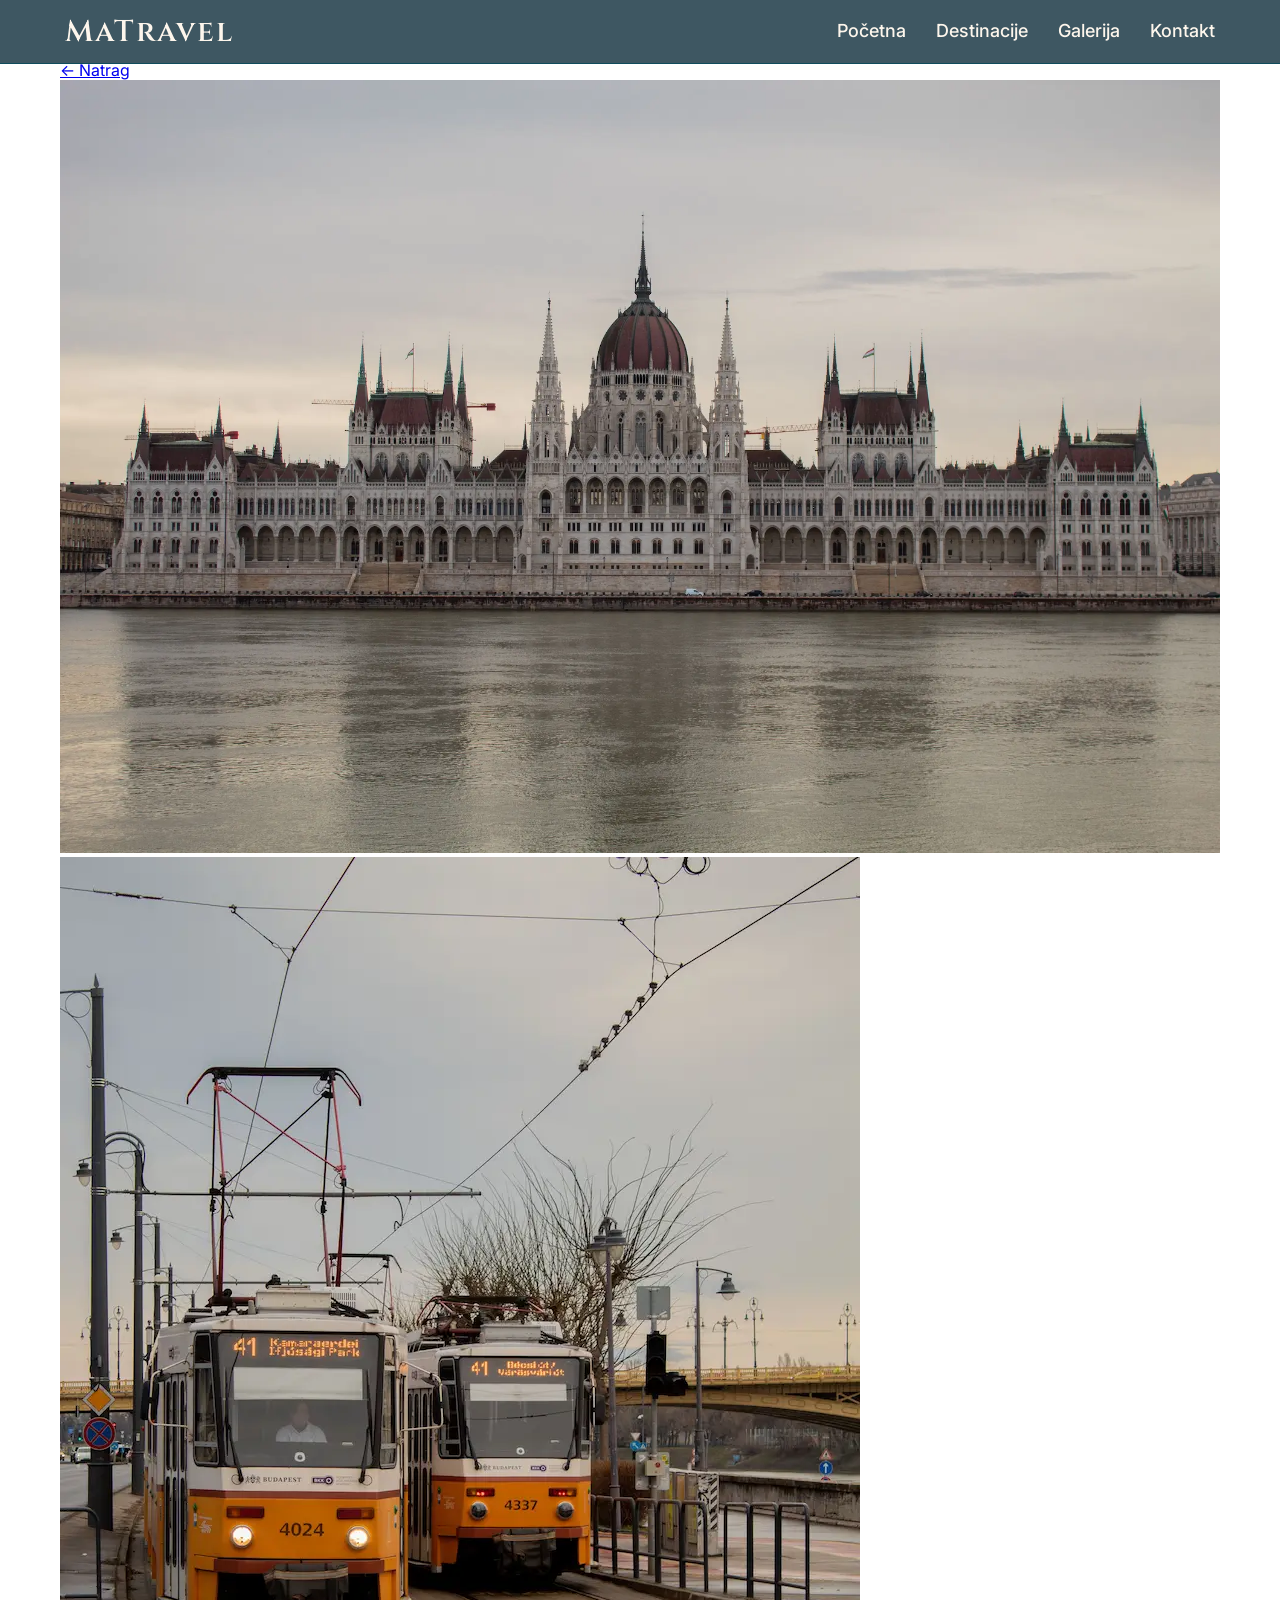
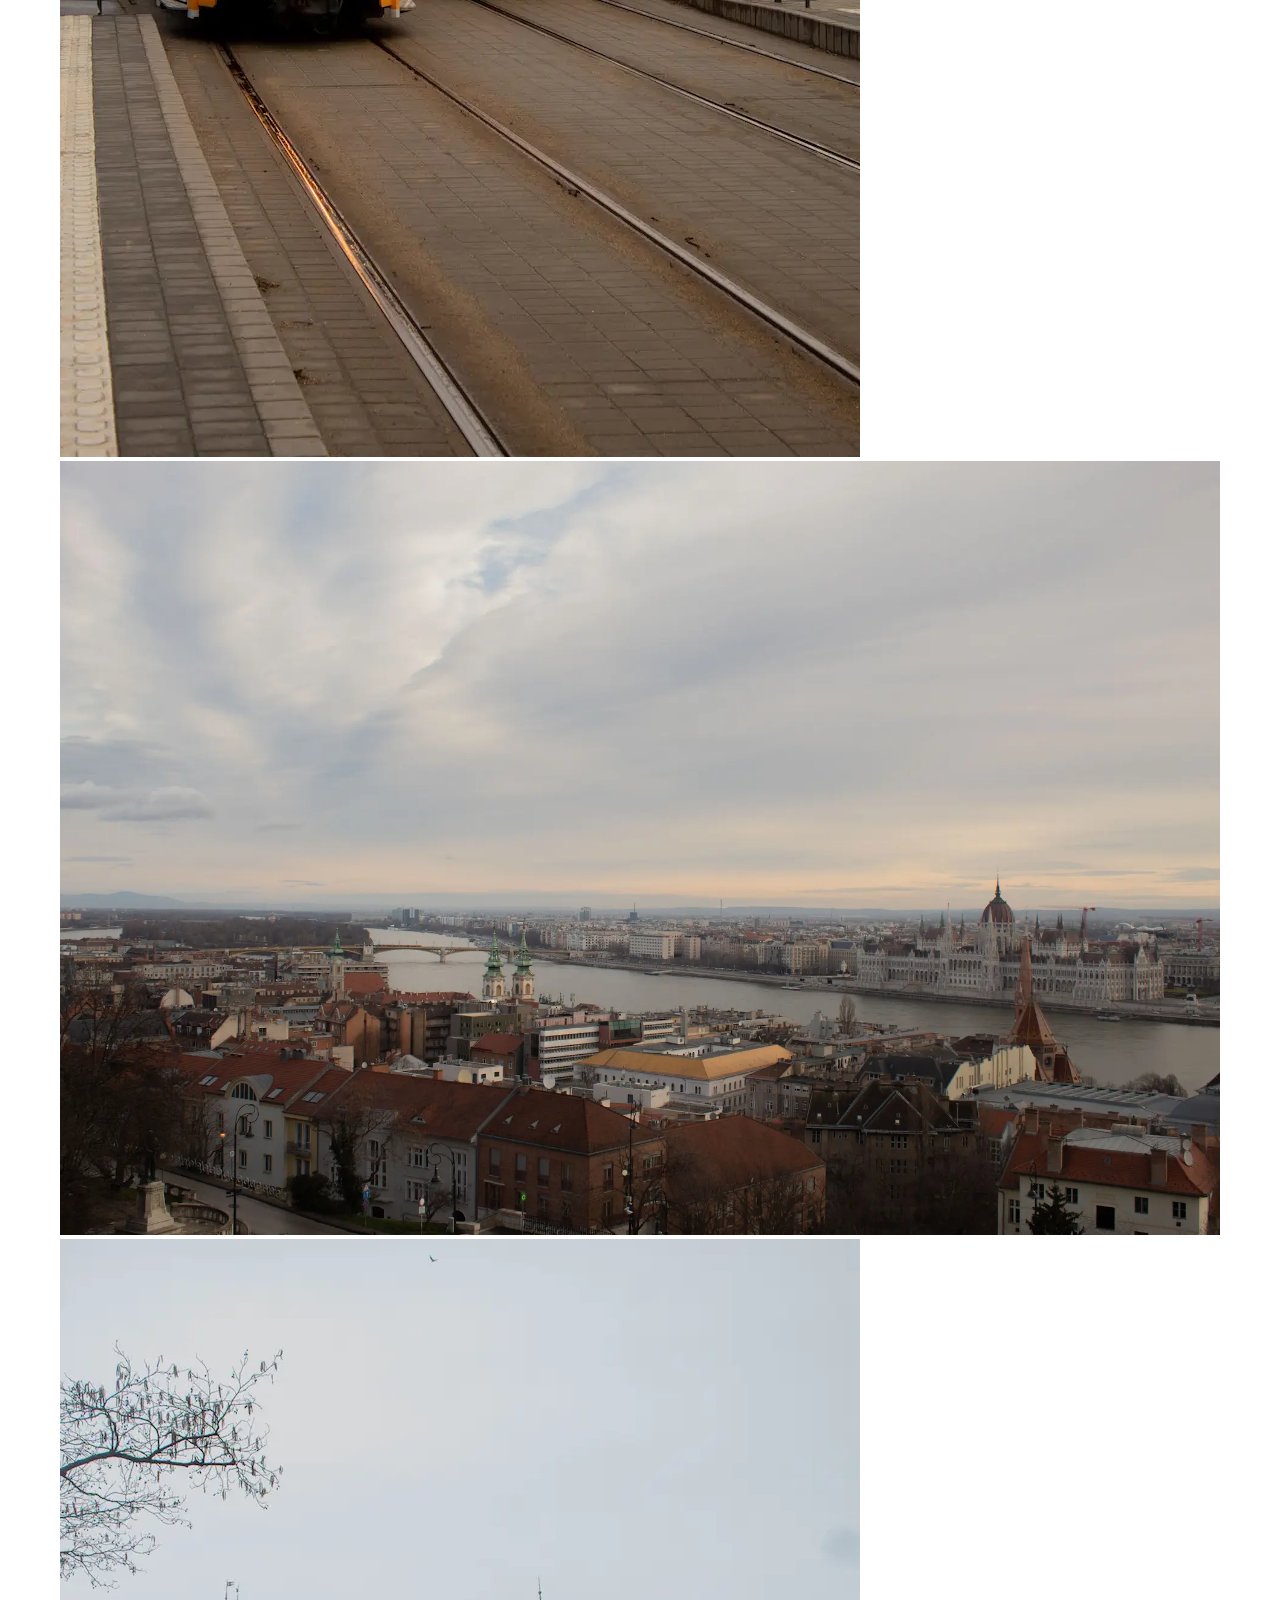
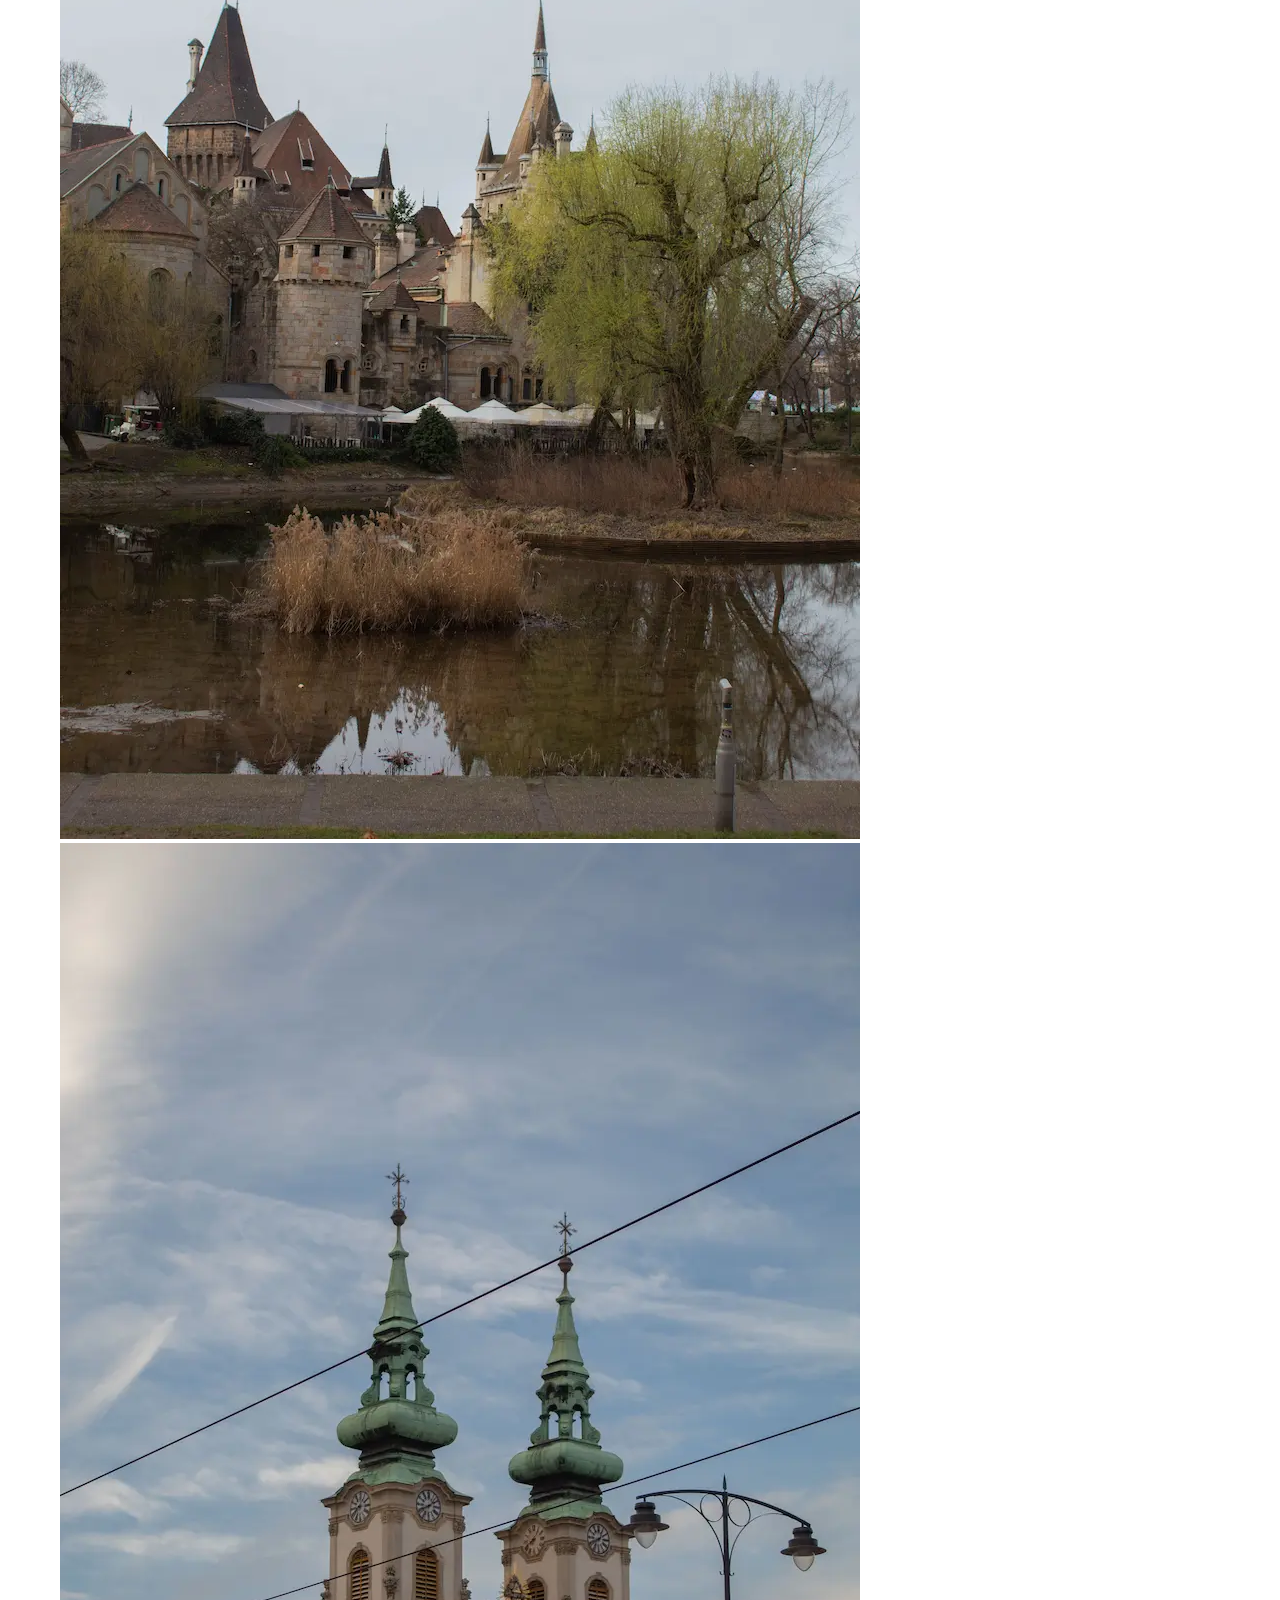
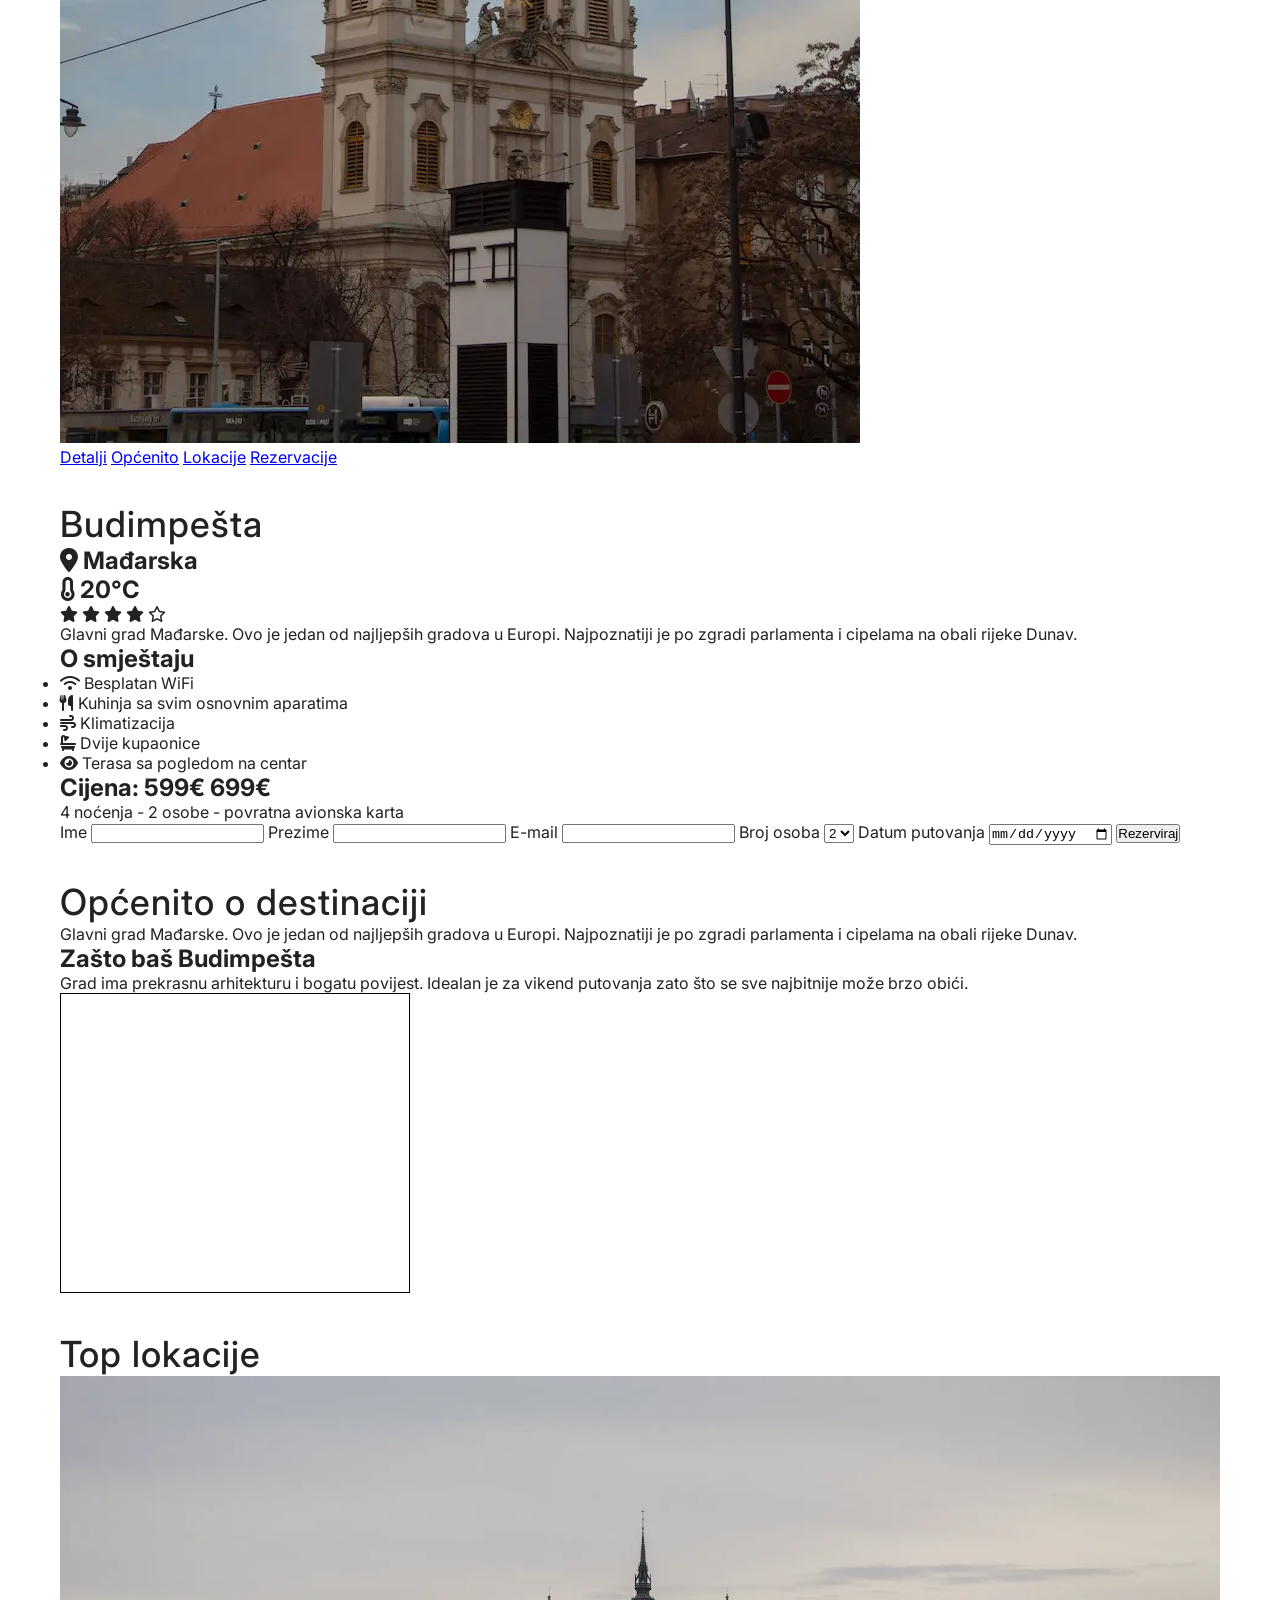
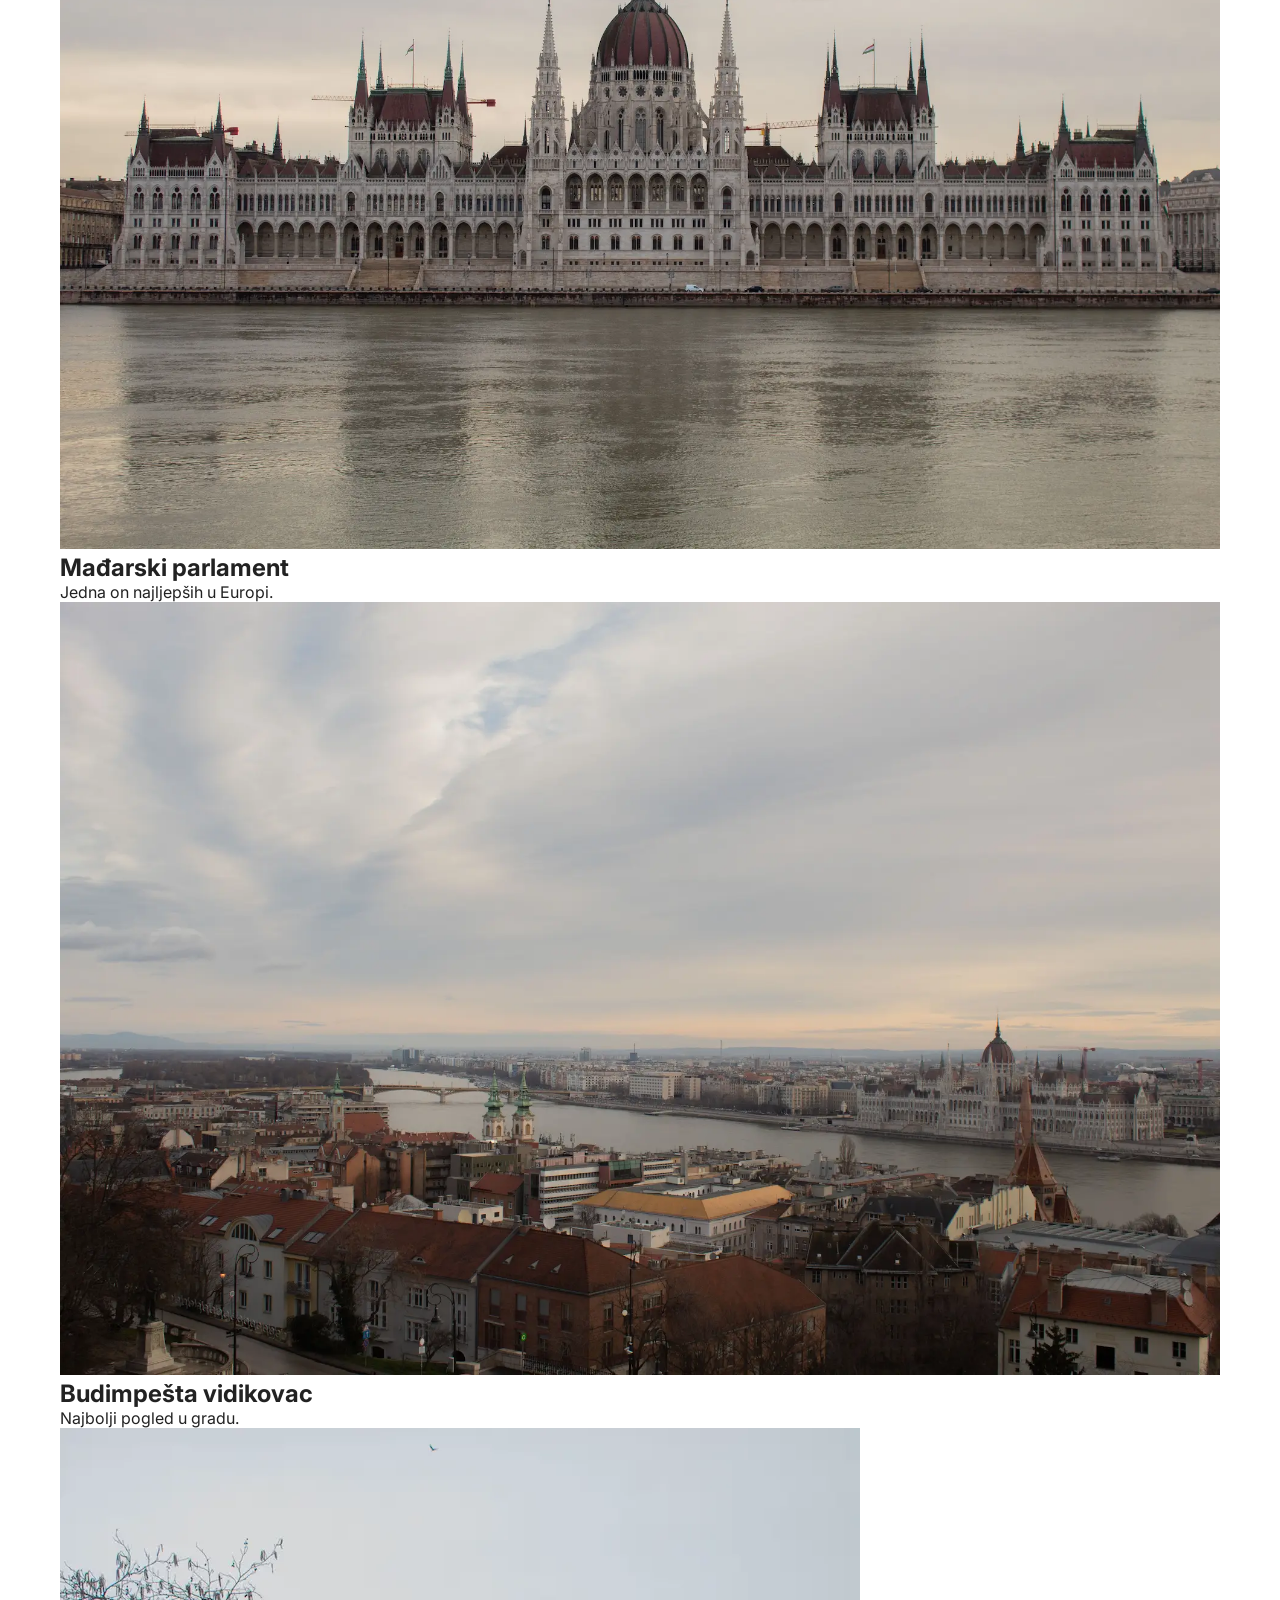
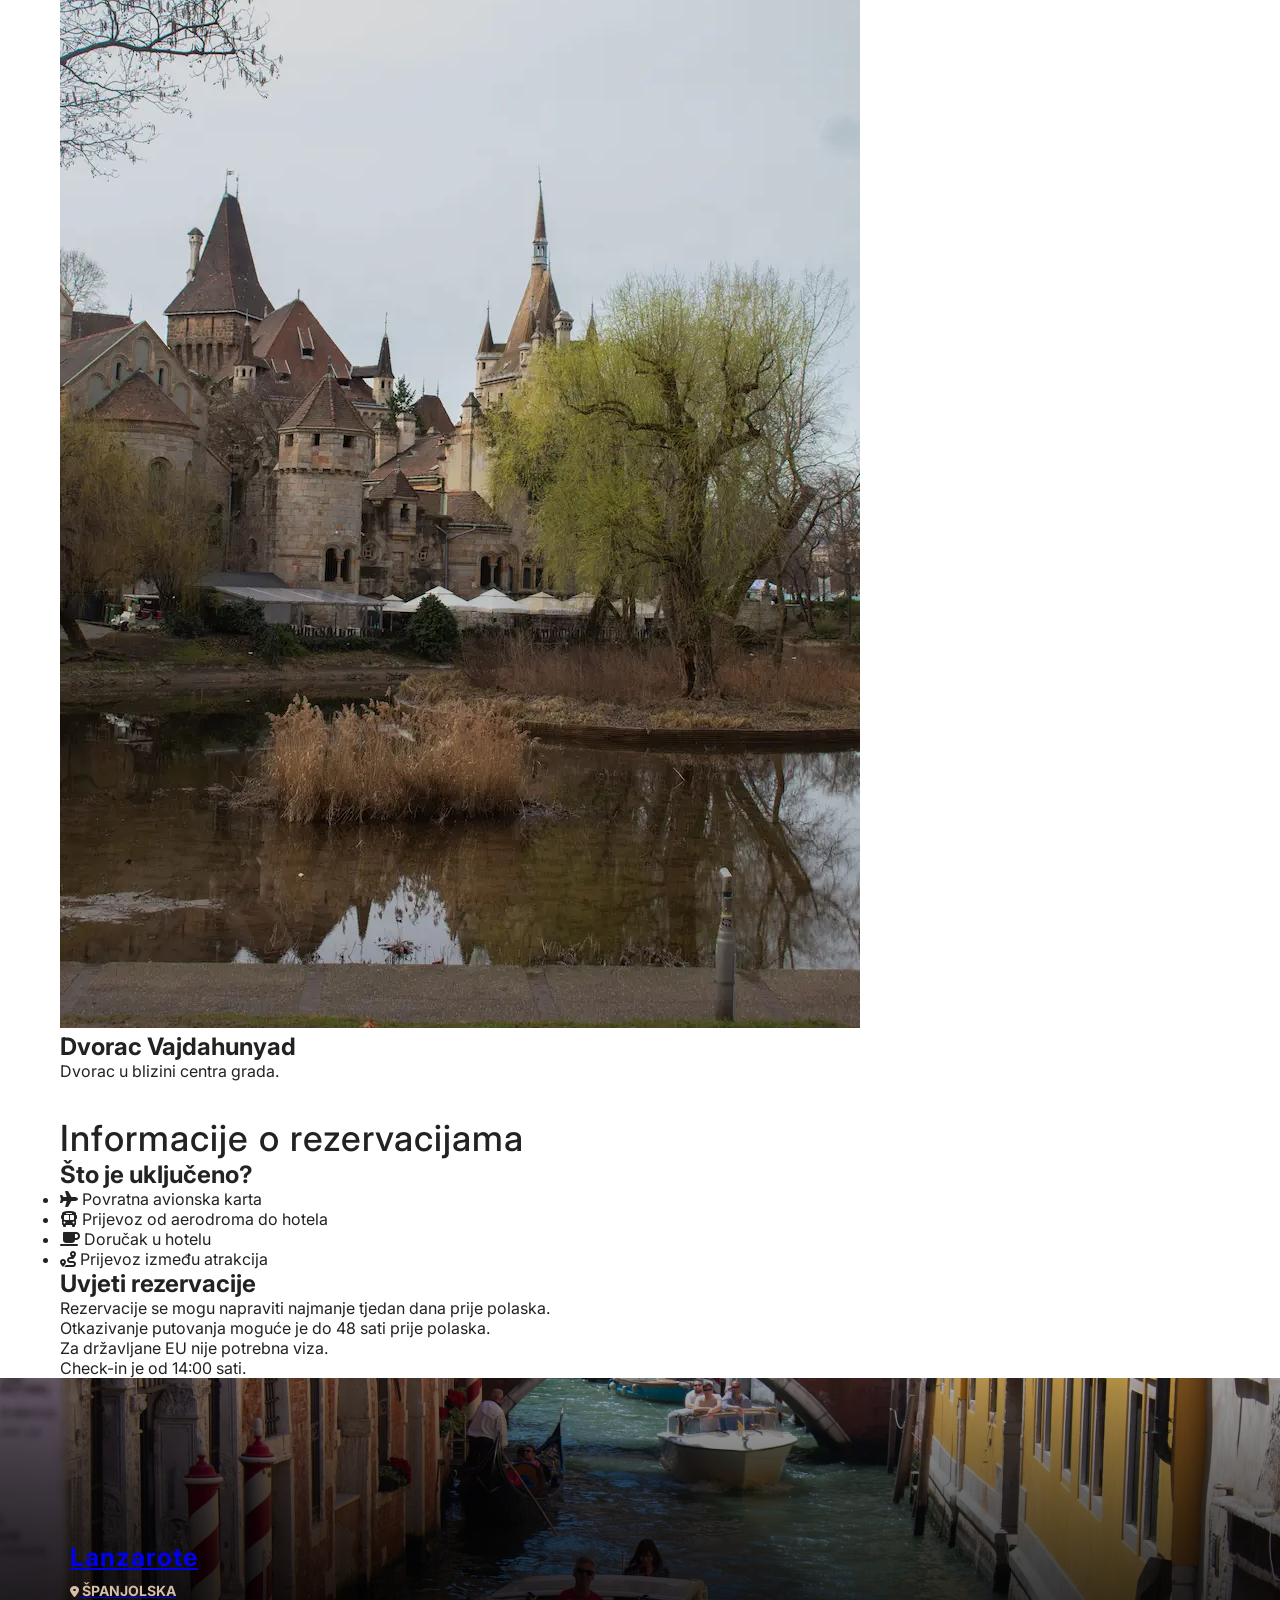
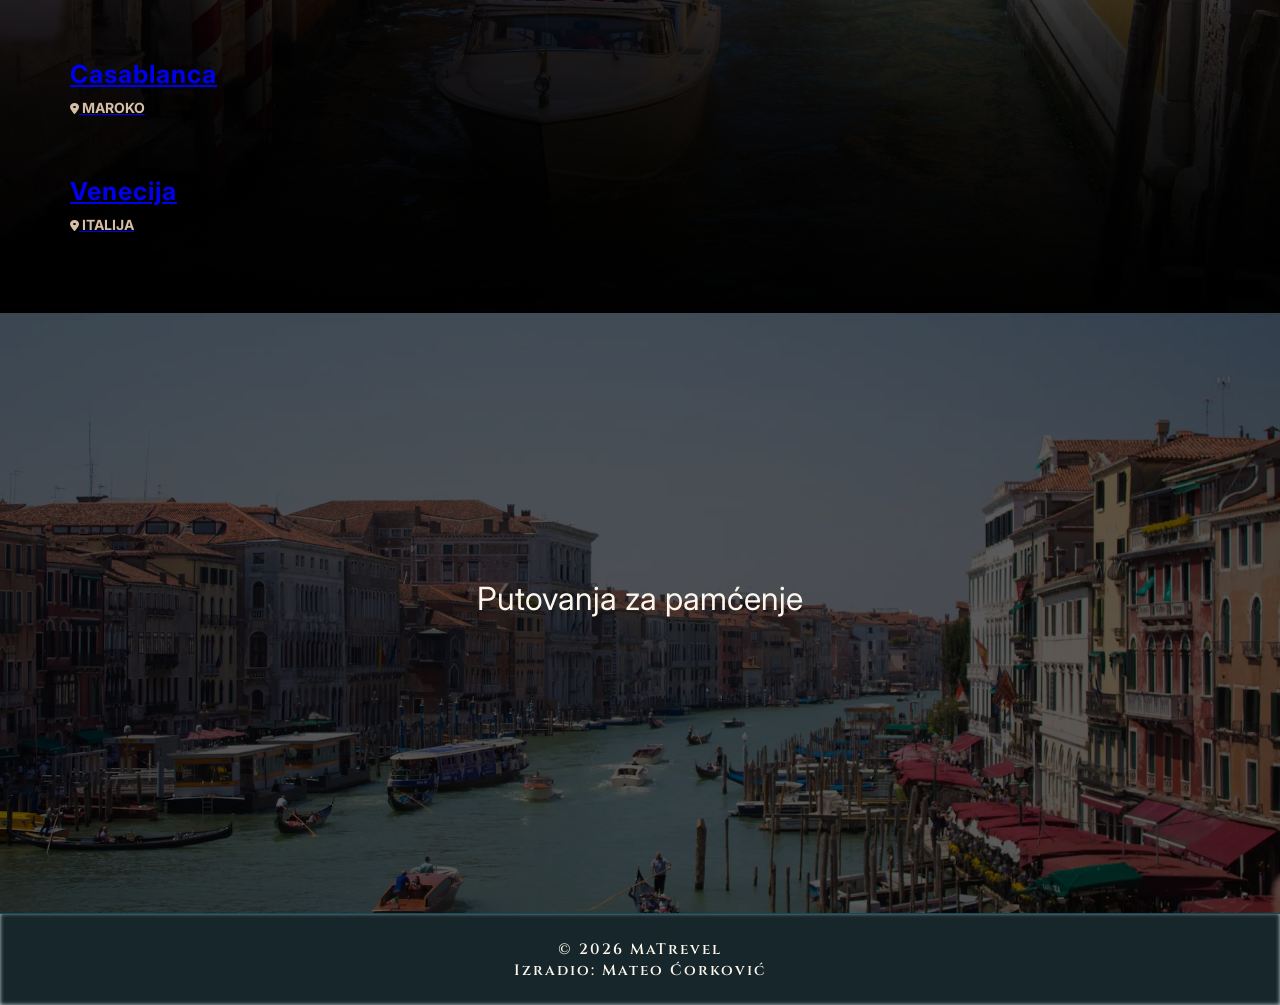
==== budimpesta.html @ 776313ef "fdsfdsfdsfds" ====
<!DOCTYPE html>
<html lang="hr">
<head>
    <meta charset="UTF-8">
    <meta name="viewport" content="width=device-width, initial-scale=1.0">
    <title>MaTrevel - Budimpesta</title>
    <link rel="stylesheet" href="izgled.css">
    <link href="https://fonts.googleapis.com/css2?family=Cinzel:wght@400;600;700&display=swap" rel="stylesheet">
    <link href="https://fonts.googleapis.com/css2?family=Inter:wght@300;400;500;600&display=swap" rel="stylesheet">
    <link rel="stylesheet" href="https://cdnjs.cloudflare.com/ajax/libs/font-awesome/6.5.0/css/all.min.css">

</head>
<body>
    <header class="navbar tamnija">
        <div class="container">
            <a href="index.html" class="logo">MaTravel</a>

            <nav class="navigacija" id="navigacija">
                <a href="index.html">Početna</a>
                <a href="destinacije.html">Destinacije</a>
                <a href="galerija.html">Galerija</a>
                <a href="kontakt.html">Kontakt</a>
            </nav>

            <div class="hamburger" id="hamburger">
            ☰
            </div>
        </div>
    </header>
    <main>
    <div class="prazno"></div>
    <div class="container">
        <div class="natrag">
            <a href="#" class="natraggumb" onclick="window.history.back(); return false;">← Natrag</a>
        </div>
        <section class="malagalerija">
            <div class="kockica maloveca">
                <img src="slike/budimpesta/budimpesta.webp">
            </div>
            <div class="kockica">
                <img src="slike/budimpesta/IMG_6827.webp">
            </div>
            <div class="kockica">
                <img src="slike/budimpesta/budimpesta2.webp">
            </div>
            <div class="kockica">
                <img src="slike/budimpesta/IMG_6922.webp">
            </div>
            <div class="kockica">
                <img src="slike/budimpesta/IMG_6864.webp">
            </div>
        </section>
        <nav class="malanavigacija">
            <a href="#detalji"  class="malanavigacijalink active">Detalji</a>
            <a href="#opcenito"  class="malanavigacijalink">Općenito</a>
            <a href="#lokacije" class="malanavigacijalink">Lokacije</a>
            <a href="#rezervacije" class="malanavigacijalink">Rezervacije</a>
        </nav>
        <section id="detalji" class="detalji">
            <div class="detaljilijevo">
                <h1>Budimpešta</h1>
                    <h2><i class="fa-solid fa-location-dot"></i> Mađarska</h2>
                    <h2><i class="fa-solid fa-thermometer-empty"></i> 20°C</h2>
                    <div class="ocjena">
                        <i class="fa-solid fa-star"></i>
                        <i class="fa-solid fa-star"></i>
                        <i class="fa-solid fa-star"></i>
                        <i class="fa-solid fa-star"></i>
                        <i class="fa-regular fa-star"></i>
                    </div>
                <p>Glavni grad Mađarske. Ovo je jedan od najljepših gradova u Europi. Najpoznatiji je po zgradi parlamenta i cipelama na obali rijeke Dunav.</p>
                <section class="smjestaj">
                    <h2>O smještaju</h2>
                    <ul class="listasmjestaj">
                        <li><i class="fa-solid fa-wifi"></i> Besplatan WiFi</li>
                        <li><i class="fa-solid fa-cutlery"></i> Kuhinja sa svim osnovnim aparatima</li>
                        <li><i class="fa-solid fa-wind"></i> Klimatizacija</li>
                        <li><i class="fa-solid fa-bath"></i> Dvije kupaonice</li>
                        <li><i class="fa-solid fa-eye"></i> Terasa sa pogledom na centar</li>
                    </ul>
                </section>
            </div>
            <div class="detaljidesno">
                <h2 class="cijena">Cijena: 599€ <span class="prekrizeno">699€</span></h2>
                <p>4 noćenja - 2 osobe - povratna avionska karta</p>
                <form class="formarezervacije">
                    <label>Ime</label>
                    <input type="text" name="ime">
                    <label>Prezime</label>
                    <input type="text" name="prezime">
                    <label>E-mail</label>
                    <input type="email" name="email">
                    <label>Broj osoba</label>
                    <select>
                        <option>1</option>
                        <option selected>2</option>
                        <option>3</option>
                        <option>4</option>
                        <option>5</option>
                        <option>6</option>
                    </select>
                    <label>Datum putovanja</label>
                    <input type="date">
                    <button type="submit">Rezerviraj</button>
                </form>
            </div>
        </section>
        <section id="opcenito" class="maloopcenito skriveno2">
            <div class="lijevoopcenito">
                <h1>Općenito o destinaciji</h1>
                <p>Glavni grad Mađarske. Ovo je jedan od najljepših gradova u Europi. Najpoznatiji je po zgradi parlamenta i cipelama na obali rijeke Dunav.</p>
                <h2>Zašto baš Budimpešta</h2>
                <p>Grad ima prekrasnu arhitekturu i bogatu povijest. Idealan je za vikend putovanja zato što se sve najbitnije može brzo obići.</p>
            </div>

            <div class="opcenitokarta">
            <iframe src="https://www.google.com/maps/embed?pb=!1m18!1m12!1m3!1d167078.08709910235!2d19.00490403237963!3d47.484261893750805!2m3!1f0!2f0!3f0!3m2!1i1024!2i768!4f13.1!3m3!1m2!1s0x4741c334d1d4cfc9%3A0x400c4290c1e1160!2zQnVkaW1wZcWhdGEsIE1hxJFhcnNrYQ!5e1!3m2!1shr!2shr!4v1779829481996!5m2!1shr!2shr" width="350" height="300" style="border:1px solid black;" loading="lazy" referrerpolicy="no-referrer-when-downgrade">
                
            </iframe>
            </div>
        </section>
        <section id="lokacije" class="malalokacija skriveno">
            <h1>Top lokacije</h1>
            <div class="malekarticelokacija">
                <div class="malakarticalokacija">
                    <img src="slike/budimpesta/budimpesta.webp">
                    <h2>Mađarski parlament</h2>
                    <p>Jedna on najljepših u Europi.</p>
                </div>
                <div class="malakarticalokacija">
                    <img src="slike/budimpesta/budimpesta2.webp">
                    <h2>Budimpešta vidikovac</h2>
                    <p>Najbolji pogled u gradu.</p>
                </div>
                <div class="malakarticalokacija">
                    <img src="slike/budimpesta/IMG_6922.webp">
                    <h2>Dvorac Vajdahunyad</h2>
                    <p>Dvorac u blizini centra grada.</p>
                </div>
            </div>
        </section>
        <section id="rezervacije" class="malorezervacije skriveno2">
            <h1>Informacije o rezervacijama</h1>
            <div class="rezervacijesve">
                <div class="rezervacijelijevo">
                    <h2>Što je uključeno?</h2>
                    <ul class="listasmjestaj">
                        <li><i class="fa-solid fa-plane"></i> Povratna avionska karta</li>
                        <li><i class="fa-solid fa-bus"></i> Prijevoz od aerodroma do hotela</li>
                        <li><i class="fa-solid fa-mug-saucer"></i> Doručak u hotelu</li>
                        <li><i class="fa-solid fa-route"></i> Prijevoz između atrakcija</li>
                    </ul>
            </div>
            <div class="rezervacijedesno">
                <h2>Uvjeti rezervacije</h2>
                <p>Rezervacije se mogu napraviti najmanje tjedan dana prije polaska.</p>
                <p>Otkazivanje putovanja moguće je do 48 sati prije polaska.</p>
                <p>Za državljane EU nije potrebna viza.</p>
                <p>Check-in je od 14:00 sati.</p>
            </div>    
            </div>
            
        </section>
    </div>

    <section class="destinacije skriveno destinacijedodatno">
        <div class="container">
            <h2>Popularne destinacije</h2>
            <div class="karticedodatne">
                <a href="lanzarote.html" class="karticadodatna lanzarote skriveno">
                    <div class="zoom"></div>
                    <div class="tamnije"></div>
                    <div class="karticasadrzaj">
                        <h3>Lanzarote</h3>
                        <h4><i class="fa-solid fa-location-dot"></i> Španjolska</h4>
                    </div>
                </a>
                <a href="casablanca.html" class="karticadodatna casablanca skriveno">
                    <div class="zoom"></div>
                    <div class="tamnije"></div>
                    <div class="karticasadrzaj">
                        <h3>Casablanca</h3>
                        <h4><i class="fa-solid fa-location-dot"></i> Maroko</h4>
                    </div>
                </a>
                <a href="venecija.html" class="karticadodatna venecija skriveno2">
                    <div class="zoom"></div>
                    <div class="tamnije"></div>
                    <div class="karticasadrzaj">
                        <h3>Venecija</h3>
                        <h4><i class="fa-solid fa-location-dot"></i> Italija</h4>
                    </div>
                </a>
            </div>
        </div>
    </section>
    <section class="slajdshow skriveno">
        <div class="kutijaslajd">
            <div class="slajd active">
                <img src="slike/slajdshow/venecija.webp" loading="lazy" alt="Kanali u Veneciji">
                <div class="poruka">Putovanja za pamćenje</div>
            </div>
            <div class="slajd">
                <img src="slike/slajdshow/verona.webp" loading="lazy" alt="Zgrade grada Verona">
                <div class="poruka">Neka avantura počne</div>
            </div>
            <div class="slajd">
                <img src="slike/slajdshow/lanzarote3.webp" loading="lazy" alt="Pogled sa vrha otoka Lanzarote">
                <div class="poruka">Istraži svijet</div>
            </div>
            <div class="slajd">
                <img src="slike/slajdshow/kamenje.webp" loading="lazy" alt="Kamenje i litice na Lanzaroteu">
                <div class="poruka">Putovanja za pamćenje</div>
            </div>
            <div class="slajd">
                <img src="slike/slajdshow/zagreb.webp" loading="lazy" alt="Centar grada Zagreba">
                <div class="poruka">Neka avantura počne</div>
            </div>
        </div>
    </section>
   </main>
   <footer>
        <p>© 2026 MaTrevel</p>
        <p>Izradio: Mateo Ćorković</p>
    </footer>
    <script src="script.js"></script>
</body>
</html>
---- izgled.css ----
* {
    margin: 0;
    padding: 0;
    box-sizing: border-box;
}

body {
    font-family: "Inter", sans-serif;
    color: #222;
    font-display: swap;
}

.container {
    max-width: 1200px;
    margin: 0 auto;
    padding: 0 20px;
}
.navbar {
    width: 100%;
    position: absolute;
    top: 0;
    left: 0;
    z-index: 5;
    color: #fdf6ec;
    backdrop-filter: blur(2px) brightness(0.7);
    background: rgba(15, 76, 92, 0.25);
    border-bottom: 1px solid #0f4c5c;
}
.navbar .container {
    display: flex;
    justify-content: space-between;
    align-items: center;
    padding: 0 25px;
}

.logo {
    font-family: "Cinzel", serif;
    font-weight: 600;
    font-size: 30px;
    letter-spacing: 2px;
    text-decoration: none;
    color: #fdf6ec;
}

.navigacija {
    display: flex;
    gap: 30px;
    font-family: "Inter", sans-serif;
    font-weight: 500;
}

.navigacija a {
    color: #fdf6ec;
    text-decoration: none;
    font-size: 18px;
    transition: 0.4s;
    border-bottom: 2px solid transparent;
    padding: 20px 0;
}

.navigacija a:hover {
    color: #e9c46a;
    border-bottom: 2px solid #e9c46a;
}
.navigacija a.active{
    border-bottom: 2px solid #e9c46a;
}

.hamburger {
    display: none;
    font-size: 32px;
    color: #fdf6ec;
    cursor: pointer;
}

footer {
    position: relative;
    z-index: 10;
    width: 100%;
    backdrop-filter: blur(2px) brightness(0.1);
    background: rgba(15, 76, 92, 0.25);
    border-top: 1px solid #0f4c5c;
    color: #fdf6ec;
    text-align: center;
    padding: 25px 0px;
    font-family: "Cinzel", serif;
    font-weight: 600;
    letter-spacing: 2px;
}

footer p {
    font-size: 15px;
}

.pocetna{
    position: relative;
    overflow: hidden;
    height: 650px;
    display: flex;
    align-items: center;
    justify-content: center;
}
.pozadinaplaza{
    position: absolute;
    width: 100%;
    height: 100%;
    object-fit: cover;
    top: 0;
    left: 0;
    z-index: 1;
}
.overlay{
    position: absolute;
    width: 100%;
    height: 100%;
    top: 0;
    left: 0;
    z-index: 2;
    background: rgba(48, 48, 28, 0.315);
}
.odjeljak{
    position: relative;
    z-index: 3;
    color: #FDF6EC;
    
    max-width: 1050px;
    text-align: center;
}
.odjeljak h1{
    font-size: 60px;
    margin-bottom: 25px;
    text-shadow: 1px 1px 1px rgba(0,0,0,0.5);
}
.odjeljak p{
    font-size: 18px;
    margin-bottom: 40px;
    text-shadow: 1px 1px 1px rgba(0,0,0,0.5);
    text-align: center;
}
.odjeljakgumb{
    display: inline-block;
    padding: 12px 24px;
    background-color: #FDF6EC;
    color: black;
    font-size: 15px;
    text-decoration: none;
    cursor: pointer;
    backdrop-filter: blur(22px) brightness(0.7);
    background: rgba(255, 255, 255, 0.4);
    border: 1px solid #f3f3f3;
    text-decoration: none;
}
.odjeljakgumb:hover{
    background-color: #e9c46a;
    color: black;
    transition: 0.5s;
    backdrop-filter: blur(2px) brightness(1);
    background: rgba(92, 87, 15, 0.25);
    border: 1px solid #e9c46a;
    text-decoration: none;
}

.destinacije{
    padding: 50px 0;
    background-color: #FDF6EC;
    text-align: center;
    
}

.destinacije h2{
    font-size: 32px;
    color: #0f4c5c;
    margin-bottom: 45px;
    letter-spacing: 3px;
    text-transform: uppercase;
}

.karticepolozaj{
    display: flex;
    justify-content: space-between;
    gap: 30px;
    flex-wrap: wrap;
}
.kartica{
    width: 260px;
    height: 300px;
    border: 1px solid #0f4c5c;
    overflow: hidden;
    position: relative;
    display: flex;
    align-items: flex-end;
    color: #FDF6EC;
    cursor: pointer;
    text-decoration: none;
}
.tamnije{
    position: absolute;
    inset: 0;
    background: linear-gradient(
        to top,
        rgba(0,0,0,0.8),
        rgba(0,0,0,0.1));
    z-index: 1;
}
.karticasadrzaj{
    position: relative;
    padding: 30px 10px;
    z-index: 2;
    text-align: left;
}
.lanzarote .zoom{
    background-image: url("slike/lanzarote/lanzarote.webp");
}
.budimpesta .zoom{
    background-image: url("slike/budimpesta/budimpesta.webp");
}
.casablanca .zoom{
    background-image: url("slike/casablanca/casablanca.webp");
}
.venecija .zoom{
    background-image: url("slike/venecija/venecija.webp");
}
.karticasadrzaj h3{
    font-size: 25px;
    padding-bottom: 10px;
    letter-spacing: 1px;
}

.karticasadrzaj h4{
    font-size: 14px;
    text-transform: uppercase;
    color: #d6bea7;
}
.karticasadrzaj i{
    font-size: 12px;
    color: #d6bea7;
}
.karticasadrzaj{
    transition: transform 0.3s ease;
}
.kartica:hover .karticasadrzaj{
    transform: translateY(-6px);
}
.kartica:hover .tamnije{
    background: linear-gradient(
        to top,
        rgba(0,0,0,0.9),
        rgba(0,0,0,0.35)
    );
}
.kartica:hover .zoom{
    transform: scale(1.10);
}

.zoom{
    position: absolute;
    inset: 0;
    background-size: cover;
    background-position: center;
    background-repeat: no-repeat;
    transition: transform 0.5s ease;
    z-index: 0;
}

.zastobasmi{
    background-image: url("slike/zastobasmi.webp");
    position: relative;
    padding: 80px 0;
    color: #FDF6EC;
    text-align: center;
    background-size: cover;
    background-position: center 50%;
    background-repeat: no-repeat;
}
.naslovzastobasmi{
    margin-bottom: 50px;
}
.zastobasmi::before{
    content: "";
    position: absolute;
    inset: 0;
    background: rgba(17, 17, 11, 0.493);
}
.naslovzastobasmi h2{
    font-size: 34px;
    margin-bottom: 15px;
    letter-spacing: 1px;
    text-shadow: 1px 1px 1px rgba(0,0,0,0.5);
}
.naslovzastobasmi p{
    font-size: 17px;
    color: #FDF6EC;
    text-shadow: 1px 1px 1px rgba(0,0,0,0.5);
}
.zastobasmi .container{
    position: relative;
    z-index: 2;
}

.karticezasto{
    display: flex;
    justify-content: space-between;
    gap: 30px;
}
.karticazasto{
    flex: 1;
    max-width: 320px;
    padding: 35px 25px;
    transition: 0.5s ease;
    color: black;
    backdrop-filter: blur(2px) brightness(0.9);
    background: rgba(255, 255, 255, 0.4);
    border: 1px solid #FDF6EC;
}
.karticazasto:hover{
    color: #FDF6EC;
    backdrop-filter: blur(2px) brightness(1);
    background: rgba(15, 76, 92, 0.25);
    border: 1px solid #0f4c5c;
    transition: 0.5s ease;
}
.karticazasto p{
    padding-top: 10px;
}
.prazno{
    margin-top: 60px;
}

.slajdshow{
    width: 100%;
    height: 600px;
    overflow: hidden;
    position: relative;
}

.kutijaslajd{
    width: 100%;
    height: 100%;
    position: relative;
}

.slajd{
    height: 600px;
    position: absolute;
    inset: 0;
    opacity: 0;
    transition: opacity 0.8s ease;
}
.slajd.active{
    opacity: 1;
}
.slajd::before{
    content: "";
    position: absolute;
    inset: 0;
    background: rgba(0,0,0,0.4);
    z-index: 1;
}

.slajd img{
    object-fit: cover;
    width: 100%;
    height: 100%;
    transform: scale(1.05);
    transition: transform 1s ease;
    
}
.slajd.active img{
    transform: scale(1);
}
.poruka{
    position: absolute;
    inset: 0;
    z-index: 2;
    background: rgba(0,0,0,0.4);
    font-size: 32px;
    display: flex;
    justify-content: center;
    align-items: center;
    color: #FDF6EC; 
    padding-bottom: 30px;
}

.skriveno{
    opacity: 0;
    transform: translateY(50px);
    transition: all 1s ease;
}
.skriveno2{
    opacity: 0;
    transform: translateY(-50px);
    transition: all 1s ease;
}
.pokazi{
    opacity: 1;
    transform: translateY(0);
}
.opcenito{
    display: flex;
    align-items: center;
    justify-content: space-between;
    padding: 70px 0px;
}
.opcenitotekst{
    width: 50%;
}
.opcenito h2{
    font-size: 36px;
    margin-bottom: 22px;
}
.opcenito p{
    font-size: 16px;
    line-height: 1.6;
    margin-bottom: 12px;
}
.opcenitoslika {
    width: 50%;
    display: flex;
    justify-content: right;
    align-items: right;
}
.opcenitoslika img{
    width: 90%;
    max-width: 500px;
    border: 1px solid black;
    object-fit: contain;
}
.gumbklasa{
        margin-top: 40px;
}

.opcenito .gumb{
    padding: 12px 24px;
    border: none;
    color: #FDF6EC;
    font-size: 15px;
    text-decoration: none;
    cursor: pointer;
    backdrop-filter: blur(2px) brightness(0.2);
    background: rgba(15, 76, 92, 0.25);
    border: 1px solid #0f4c5c;

    
    

}
.opcenito .gumb:hover{
    background-color: #e9c46a;
    color: black;
    transition: 0.5s;
    
    text-decoration: none;
    backdrop-filter: blur(2px) brightness(0.7);
    background: rgba(122, 116, 23, 0.5);
    border: 1px solid #e9c46a;

}
img, video{
    max-width: 100%;
    height: auto;
}
video{
    pointer-events: none;
}


.tamnija{
    backdrop-filter: blur(2px) brightness(0.32);
    background-color: rgb(62, 87, 98);
    border-bottom: 1px solid #0f4c5c;
}
.destinacijeskrol{
    display: flex;
    align-items: center;
    justify-content: space-between;
    height: 404px;
    gap: 1px;
}
.destinacijaslika{
    flex: 1;
    height: 350px;
    background-size: cover;
    background-position: center;
    border: 1px solid black;
    position: relative;
    overflow: hidden;
}
.destinacijaslika::before{
    content: "";
    position: absolute;
    inset: 0;
}
.destinacijaslika:hover::before{
    background: linear-gradient(
        to top,
        rgba(0,0,0,0.5),
        rgba(0,0,0,0.1));
}

.destinacijatekst{
    flex: 1;
    
}
.okvir{
    height: 350px;
    border: 1px solid black;
    padding: 30px;
}

.gumbdestinacije{
    display: inline-block;
    padding: 12px 24px;
    background-color: #FDF6EC;
    color: #FDF6EC;
    font-size: 15px;
    text-decoration: none;
    cursor: pointer;
    backdrop-filter: blur(22px) brightness(0.7);
    background: #0f4c5c;
    border: 1px solid black;
    text-decoration: none;
}
.gumbdestinacije:hover{
    background-color: #e9c46a;
    color: black;
    transition: 0.5s;
    backdrop-filter: blur(2px) brightness(1);
    background: rgba(92, 87, 15, 0.25);
    border: 1px solid #e9c46a;
    text-decoration: none;
}
.destinacijatekst h2{
    font-size: 32px;
    margin-bottom: 10px;
}
.destinacijatekst h4{
    font-size: 16px;
    margin-bottom: 20px;
    text-transform: uppercase;
    color:#0f4c5c;
}
.destinacijatekst h3{
    font-size: 18px;
    margin-bottom: 10px;
    letter-spacing: 1px;
}
.destinacijatekst p{
    padding-bottom: 20px;
}
.info{
    display: flex;
    justify-content: space-between;
    align-items: center;
    
}
.reverse{
    flex-direction: row-reverse;
}
.lanzarote{
    background-image: url("slike/lanzarote/lanzarote.webp");
}
.lanzarote:hover{
    background-image: url("slike/lanzarote/lanzarote2.webp");
    transition: 0.5s ease-in-out;
}
.budimpesta{
    background-image: url("slike/budimpesta/budimpesta.webp");
}
.budimpesta:hover{
    background-image: url("slike/budimpesta/budimpesta2.webp");
    transition: 0.5s ease-in-out;
}
.casablanca{
    background-image: url("slike/casablanca/casablanca.webp");
}
.venecija{
    background-image: url("slike/venecija/venecija.webp");
}
.venecija:hover{
    background-image: url("slike/venecija/IMG_3850.webp");
    transition: 0.5s ease-in-out;
}
h1{
    padding-top: 35px;
    letter-spacing: 1px;
    font-size: 36px;
    font-weight: 500;
}

.galerijaslika{
    display: grid;
    grid-template-columns: repeat(3, 1fr);
    grid-auto-rows: 270px;
    gap: 2px;
    margin-top: 20px;
    margin-bottom: 30px;
}
.karticaugaleriji{
    position: relative;
    overflow: hidden;
}
.karticaugaleriji img {
    width: 100%;
    height: 100%;
    border: 1px solid black;
    object-fit: cover;
    transition: transform 0.3s ease;
    cursor: pointer;
}
.karticaugaleriji img:hover{
    transform: scale(1.05);
    border: 1px solid black;
    
}
.karticaugaleriji.duplo{
    grid-row: span 2;
}


.kontakt{
    display: grid;
    grid-template-columns: 1.6fr 1fr;
    gap: 60px;
    margin-top: 150px;
    margin-bottom: 40px;
    border: 1px solid black;
    background-color: #d6bea754;
}
.kontaktlijevo{
    padding: 30px;
}
.kontaktdesno{
    padding: 20px;
}
.forma{
    display: flex;
    flex-direction: column;
    gap: 10px;
    width: 100%;
}
.forma input{
    padding: 10px;
    border: 1px solid black;
    outline: none;
}
.forma textarea{
    padding: 10px;
    border: 1px solid black;
    outline: none;
}
.pedesetposto{
    display: flex;
    gap: 10px;
}
.unutrasnjost{
    display: flex;
    flex-direction: column;
    flex: 1;
}
.forma button{
    padding: 12px 24px;
    border: none;
    color: #FDF6EC;
    font-size: 15px;
    text-decoration: none;
    cursor: pointer;
    backdrop-filter: blur(2px) brightness(0.2);
    background: rgba(15, 76, 92, 0.25);
    border: 1px solid #0f4c5c;
}
.forma button:hover{
    background-color: #e9c46a;
    color: black;
    transition: 0.5s;
    backdrop-filter: blur(2px) brightness(1);
    background: rgba(92, 87, 15, 0.25);
    border: 1px solid #ccab57;
    text-decoration: none;
}
.infokontakt{
    font-size: 18px;
    padding-top: 60px;
    padding-bottom: 50px;
}
.infokontakt i {
    font-size: 30px;
    padding-right: 20px;
}
.kontaktinfo h3{
    font-size: 23px;
    padding-top: 20px;
    padding-bottom: 40px;
    color: #0f4c5c;
}
.kontaktinfo h2{
    font-size: 30px;
    letter-spacing: 1px;
}
.drustvenemreze i{
    font-size: 30px;
    padding-right: 10px;
}
html{
    scroll-behavior: smooth;
}
@media (max-width: 1270px) {
    .container{
        padding: 0 20px;
    }
    .karticepolozaj{
        justify-content: center;
    }
    .kartica{
        width: calc(50% - 20px);
    }
    .galerijaslika{
        grid-auto-rows: 200px;
    }
    .infokontakt{
        padding-top: 40px;
        padding-bottom: 40px;
    }
    .kontakt{
        gap: 10px;
    }

}

@media (max-width: 768px) {
    .navbar .container{
        padding: 10px 20px;
    }
    .hamburger {
        display: block;
        font-size: 30px;
        cursor: pointer;
        z-index: 5;
    }
    .navigacija {
        position: absolute;
        left: 0;
        top: 100%;
        right: 0;
        flex-direction: column;
        background: rgba(15, 76, 92, 0.95);
        backdrop-filter: blur(10px);
        overflow: hidden;
        max-height: 0;
        transition: max-height 0.4s ease;
        
    }

    .navigacija a {
        padding: 15px;
        text-align: center;
        width: 100%;
        
    }

    .navigacija.active {
        max-height: 500px;
        position: fixed;
        gap: 20px;
        background: rgb(62, 87, 98);
    }
    .pocetna{
        height: 450px;
    }
    .slajdshow{
        height: 480px;
    }
    .slajd{
        height: 480px;
    }
    .odjeljak{
        margin-top: 60px;
    }
    .odjeljak h1{
        font-size: 38px;
    }
    .odjeljak p{
        font-size: 16px;
    }
    .kartica{
        width: 90%;
    }
    .karticazasto{
        flex-direction: column;
        align-items: center;
        max-width: 100%;
    }
    .opcenito{
        flex-direction: column;
        text-align: center;
        gap: 30px;
    }
    .opcenitoslika{
        display: none;
    }
    .opcenitotekst{
        text-align: left;
        width: 90%;
    }
    .naslovzastobasmi{
        margin-bottom: 15px;
    }
    .karticezasto{
        flex-direction: column;
        align-items: center;
        gap: 10px;
        
    }
    .karticazasto{
        width: 90%;

    }
    .destinacijeskrol{
        flex-direction: column;
        margin-top: 15px;
        height: auto;
        margin-bottom: 15px;
    }
    .destinacijaslika{
        display: none;
    }
    .okvir{
        padding: 15px;
        height: auto;
    }
    .galerijaslika{
        grid-template-columns: repeat(2, 1fr);
        grid-auto-rows: 170px;
    }
    .karticaugaleriji.duplo{
        grid-row: span 2;
    }
    .kontakt{
        grid-template-columns: 1fr;
        gap:10px;
        margin-top: 80px;
    }
    .pedesetposto{
        flex-direction: column;
    }
    .forma{
        padding: 0 10px 0 10px;
    }
    .infokontakt{
        padding:  7px 0 7px 0;
    }
    .kontaktlijevo{
        padding: 20px 30px 0px 30px;
    }
    .kontaktinfo h3{
        padding-bottom: 10px;
    }
}
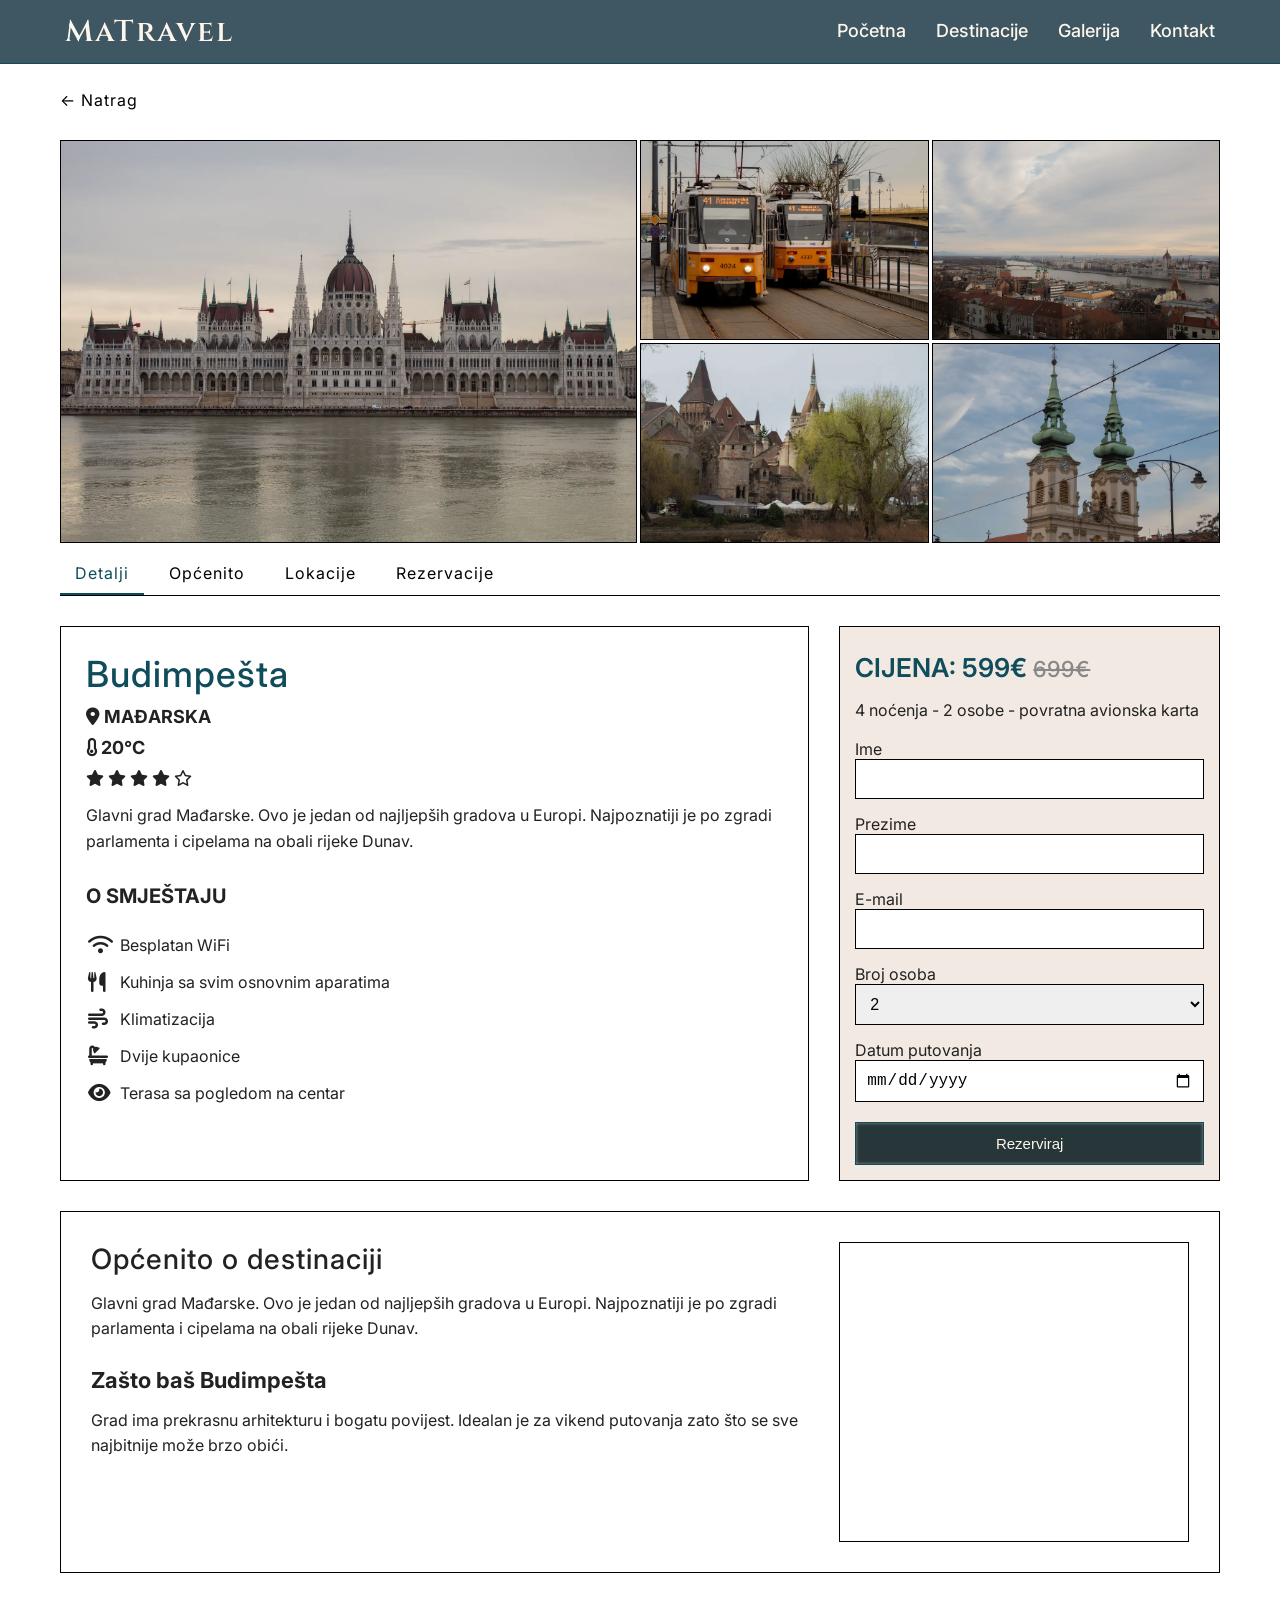
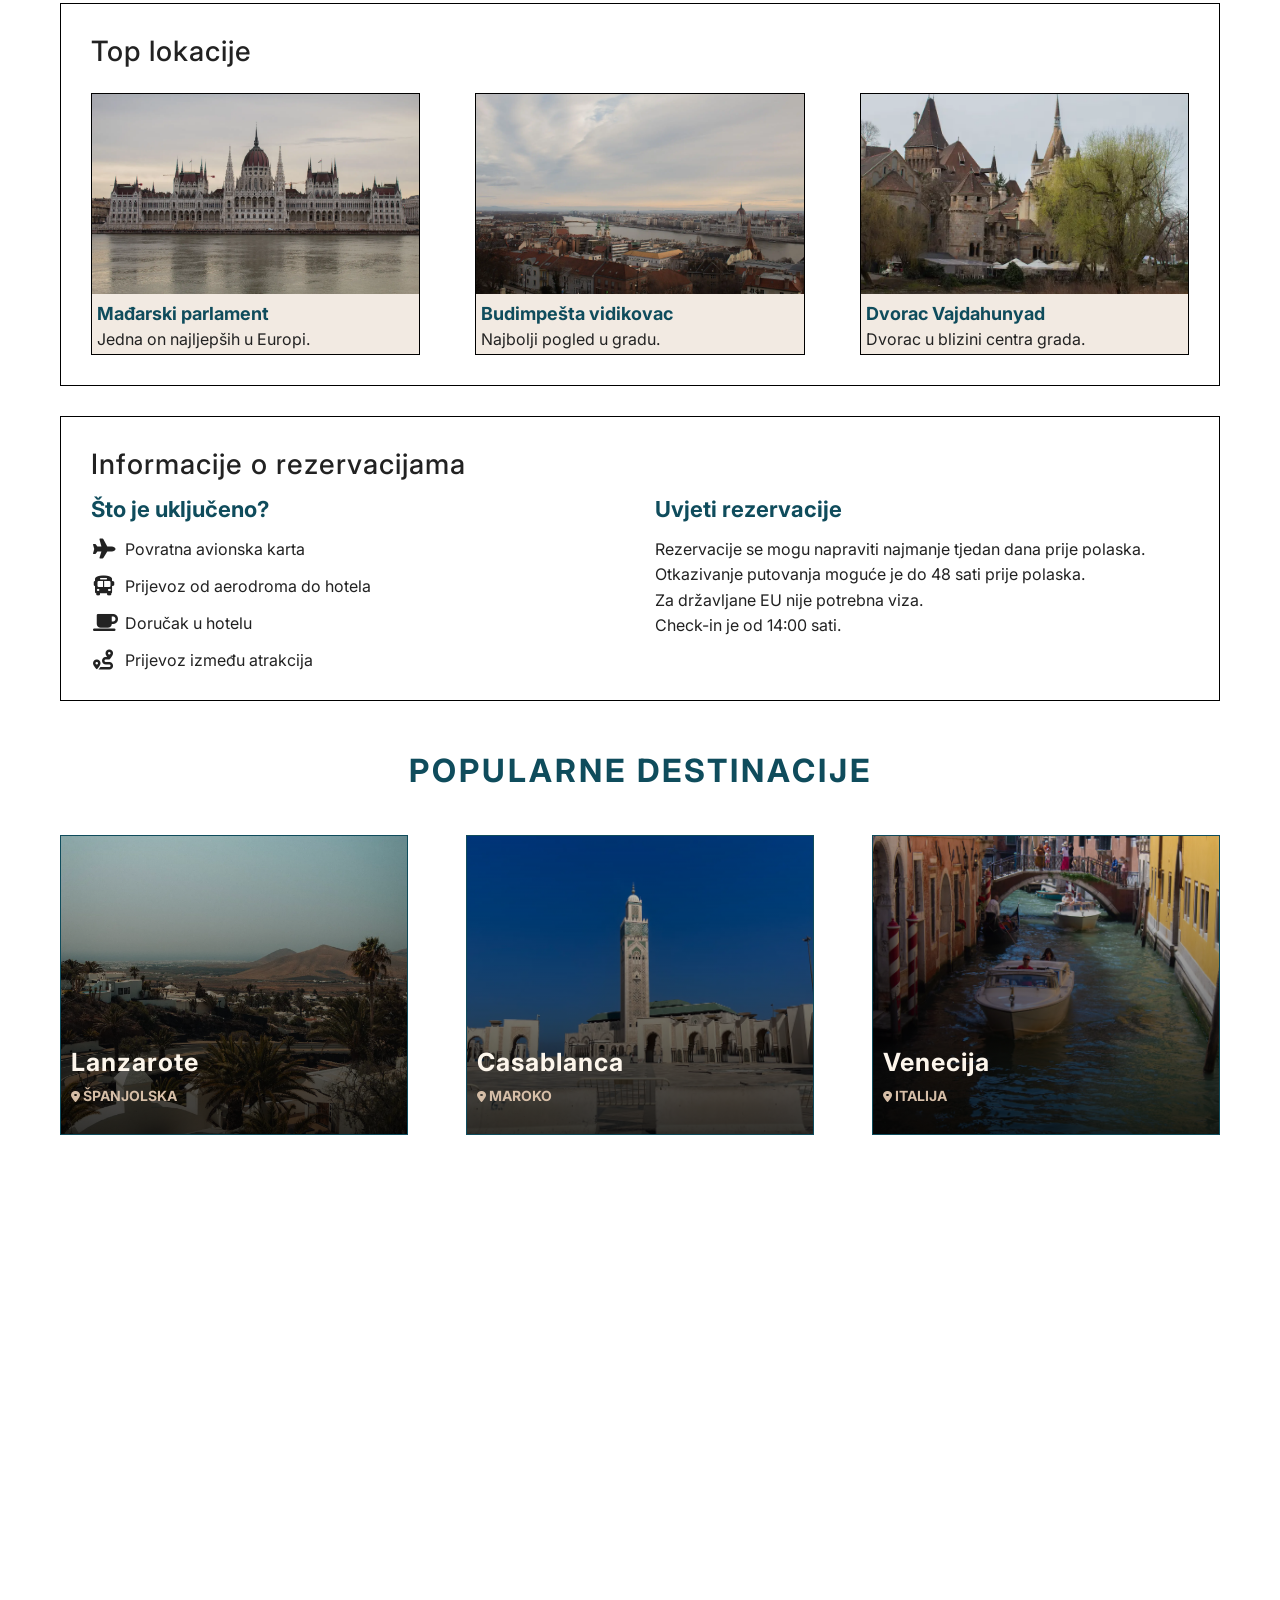
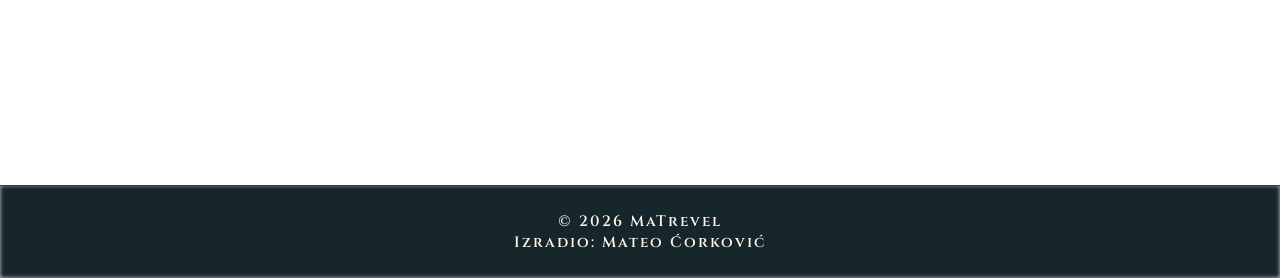
==== commit e0968de9: "egewgesg" ====
--- a/budimpesta.html
+++ b/budimpesta.html
@@ -35,19 +35,19 @@
         </div>
         <section class="malagalerija">
             <div class="kockica maloveca">
-                <img src="slike/budimpesta/budimpesta.webp">
-            </div>
-            <div class="kockica">
-                <img src="slike/budimpesta/IMG_6827.webp">
-            </div>
-            <div class="kockica">
-                <img src="slike/budimpesta/budimpesta2.webp">
-            </div>
-            <div class="kockica">
-                <img src="slike/budimpesta/IMG_6922.webp">
-            </div>
-            <div class="kockica">
-                <img src="slike/budimpesta/IMG_6864.webp">
+                <img src="slike/budimpesta/budimpesta.webp" alt="Parlament u Budimpešti">
+            </div>
+            <div class="kockica">
+                <img src="slike/budimpesta/IMG_6827.webp" alt="Tramvaji u Budimpešti">
+            </div>
+            <div class="kockica">
+                <img src="slike/budimpesta/budimpesta2.webp" alt="Pogled na grad Budimpešta" loading="lazy">
+            </div>
+            <div class="kockica">
+                <img src="slike/budimpesta/IMG_6922.webp" alt="Dvorac Vajdahunyad u Budimpešti" loading="lazy">
+            </div>
+            <div class="kockica">
+                <img src="slike/budimpesta/IMG_6864.webp" alt="Crkva u Budimpešti" loading="lazy">
             </div>
         </section>
         <nav class="malanavigacija">
@@ -123,17 +123,17 @@
             <h1>Top lokacije</h1>
             <div class="malekarticelokacija">
                 <div class="malakarticalokacija">
-                    <img src="slike/budimpesta/budimpesta.webp">
+                    <img src="slike/budimpesta/budimpesta.webp" alt="Parlament u Budimpešti" loading="lazy">
                     <h2>Mađarski parlament</h2>
                     <p>Jedna on najljepših u Europi.</p>
                 </div>
                 <div class="malakarticalokacija">
-                    <img src="slike/budimpesta/budimpesta2.webp">
+                    <img src="slike/budimpesta/budimpesta2.webp" alt="Pogled na grad Budimpešta" loading="lazy">
                     <h2>Budimpešta vidikovac</h2>
                     <p>Najbolji pogled u gradu.</p>
                 </div>
                 <div class="malakarticalokacija">
-                    <img src="slike/budimpesta/IMG_6922.webp">
+                    <img src="slike/budimpesta/IMG_6922.webp" alt="Dvorac Vajdahunyad u Budimpešti" loading="lazy">
                     <h2>Dvorac Vajdahunyad</h2>
                     <p>Dvorac u blizini centra grada.</p>
                 </div>
--- a/izgled.css
+++ b/izgled.css
@@ -703,6 +703,334 @@
 html{
     scroll-behavior: smooth;
 }
+.malagalerija{
+    display: grid;
+    grid-template-columns: 2fr 1fr 1fr;
+    grid-auto-rows: 200px 200px; 
+    gap: 3px;
+    margin-bottom: 5px;
+    margin-top: 30px;
+}
+.kockica{
+    overflow: hidden;
+    border: 1px solid black;
+}
+.kockica img{
+    width: 100%;
+    height: 100%;
+    object-fit: cover;
+    display: block;
+    cursor: pointer;
+    transition: 0.5s ease;
+}
+.kockica img:hover{
+    transform: scale(1.02);
+    filter: brightness(77%);
+}
+.maloveca{
+    grid-row: 1/3;
+}
+.natraggumb{
+    margin-top: 120px;
+    text-decoration: none;
+    color: black;
+    font-size: 16px;
+    letter-spacing: 1px;
+}
+.natraggumb:hover{
+    color: #0f4c5c;
+    transition: 0.4s;
+}
+.natrag{
+    margin-top: 90px;
+}
+section {
+    scroll-margin-top: 55px;
+}
+
+.malanavigacija{
+    position: sticky;
+    top: 0;
+    z-index: 5;
+    text-decoration: none;
+    color: black;
+    background:white;
+    flex-wrap: wrap;
+    display: flex;
+    gap: 10px;
+    border-bottom: 1px solid black;
+}
+.malanavigacija a{
+    text-decoration: none;
+    color: black;
+    font-size: 16px;
+    letter-spacing: 1px;
+    padding: 15px 15px 10px 15px;
+    border-bottom: 2px solid transparent;
+    transition: 0.4s;
+}
+.malanavigacija a:hover{
+    border-bottom: 2px solid #0f4c5c;
+    color:#0f4c5c;
+}
+.malanavigacija a.active{
+    border-bottom: 2px solid #0f4c5c;
+    color:#0f4c5c;
+}
+.formarezervacije{
+    display: flex;
+    flex-direction: column;
+}
+.formarezervacije input, .formarezervacije select{
+    padding: 10px;
+    border: 1px solid black;
+    font-size: 16px;
+}
+.formarezervacije button{
+    margin-top: 20px;
+    padding: 12px 24px;
+    border: none;
+    color: #FDF6EC;
+    font-size: 15px;
+    text-decoration: none;
+    cursor: pointer;
+    backdrop-filter: blur(2px) brightness(0.2);
+    background: rgba(15, 76, 92, 0.25);
+    border: 1px solid #0f4c5c;
+}
+.formarezervacije label{
+    padding: 15px 0 0 0 ;
+}
+.formarezervacije button:hover{
+    background-color: #e9c46a;
+    color: black;
+    transition: 0.5s;
+    backdrop-filter: blur(2px) brightness(1);
+    background: rgba(92, 87, 15, 0.25);
+    border: 1px solid #e9c46a;
+    text-decoration: none;
+}
+.detalji{
+    display: flex;
+    gap: 30px;
+    margin-top: 30px;
+    margin-bottom: 30px;
+}
+.detalji h1{
+    color: #0f4c5c;
+    padding-top: 0px;
+}
+.detalji h2{
+    text-transform: uppercase;
+    padding-top: 10px;
+    font-size: 18px;
+}
+.detalji p{
+    padding-top: 15px;
+    line-height: 1.6;
+}
+.ocjena{
+    margin-top: 10px;
+}
+.smjestaj{
+    padding-top: 20px;
+}
+.smjestaj h2{
+    font-size: 20px;
+    padding-bottom: 10px;
+}
+.listasmjestaj{
+    list-style: none;
+    padding: 0;
+}
+.listasmjestaj li{
+    padding: 17px 0 0 2px ;
+    display: flex;
+    align-items: center;
+    gap: 10px;
+    
+}
+.listasmjestaj i{
+    padding: 0 10px 0 0;
+    width: 22px;
+    text-align: center;
+    font-size: 20px;
+
+}
+.detaljilijevo{
+    flex: 2;
+    border: 1px solid black;
+    padding: 25px;
+    
+}
+.detaljidesno{
+    flex: 1;
+    border: 1px solid black;
+    padding: 15px;
+    background-color: #d6bea754;
+}
+.detaljidesno h2{
+    font-size: 26px;
+}
+.maloopcenito{
+    border: 1px solid black;
+    padding: 30px;
+}
+.maloopcenito h1{
+    font-size: 28px;
+    padding: 0 0 15px 0;
+}
+.maloopcenito h2{
+    font-size: 22px;
+    padding: 25px 0 15px 0;
+}
+.maloopcenito p{
+    line-height: 1.6;
+}
+.malalokacija{
+    border: 1px solid black;
+    margin-top: 30px;
+    padding: 30px;
+}
+.malalokacija h1{
+    font-size: 28px;
+    padding: 0 0 15px 0;
+}
+.malalokacija h2{
+    font-size: 22px;
+    padding: 15px 0 15px 0;
+}
+.malorezervacije{
+    border: 1px solid black;
+    margin-top: 30px;
+    padding: 30px;
+}
+.malorezervacije h1{
+    font-size: 28px;
+    padding: 0 0 15px 0;
+}
+.malorezervacije h2{
+    font-size: 22px;
+    padding: 15px 0 15px 0;
+}
+.maloopcenito{
+    display: flex;
+    justify-content: space-between;
+    gap: 30px;
+}
+.lijeopcenito{
+    flex: 1;
+}
+.opcenitokarta{
+    flex: 1;
+    display: flex;
+    justify-content: center;
+}
+.malekarticelokacija{
+    display: flex;
+    gap: 20px;
+    justify-content: space-between;
+    flex-wrap: wrap;
+}
+.malakarticalokacija{
+    width: 30%;
+    border: 1px solid black;
+    overflow: hidden;
+    position: relative;
+    margin-top: 10px;
+    background-color: #d6bea754;
+}
+.malakarticalokacija img{
+    width: 100%;
+    height: 200px;
+    object-fit: cover;
+    transition: transform 0.3s ease;
+    cursor: pointer;
+}
+.malakarticalokacija img:hover{
+    transform: scale(1.05);
+    filter: brightness(77%);
+}
+.malakarticalokacija h2{
+    font-size: 18px;
+    padding: 5px;
+    color: #0f4c5c;
+}
+.malakarticalokacija p{
+    font-size: 16px;
+    padding: 0 0 5px 5px;
+}
+.rezervacijesve{
+    display: flex;
+    gap: 30px;
+    justify-content: space-between;
+}
+.rezervacijelijevo{
+    flex: 1;
+}
+.rezervacijedesno{
+    flex: 1;
+}
+.rezervacijedesno p{
+    font-size: 16px;
+    line-height: 1.6;
+}
+.rezervacijedesno h2{
+    padding-top: 0;
+    color: #0f4c5c;
+}
+.rezervacijelijevo h2{
+    padding: 0;
+    color: #0f4c5c;
+}
+.destinacijedodatno{
+    background-color:white;
+}
+
+.karticedodatne{
+    display: flex;
+    justify-content: space-between;
+    gap: 30px;
+    flex-wrap: wrap;
+}
+.karticadodatna{
+    width: 30%;
+    height: 300px;
+    border: 1px solid #0f4c5c;
+    overflow: hidden;
+    position: relative;
+    display: flex;
+    align-items: flex-end;
+    color: #FDF6EC;
+    cursor: pointer;
+    text-decoration: none;
+}
+
+.karticadodatna:hover .karticasadrzaj{
+    transform: translateY(-6px);
+}
+.karticadodatna:hover .tamnije{
+    background: linear-gradient(
+        to top,
+        rgba(0,0,0,0.9),
+        rgba(0,0,0,0.35)
+    );
+}
+.karticadodatna:hover .zoom{
+    transform: scale(1.10);
+}
+.prekrizeno{
+    text-decoration: line-through;
+    font-size: 22px;
+    color: #888;
+    font-weight: 500;
+}
+.cijena{
+    font-size: 26px;
+    color: #0f4c5c;
+    font-weight: 600;
+}
+
 @media (max-width: 1270px) {
     .container{
         padding: 0 20px;
@@ -854,4 +1182,70 @@
     .kontaktinfo h3{
         padding-bottom: 10px;
     }
-}
+    .malagalerija {
+         display: block;
+         margin-top: 15px;
+    } 
+    .malagalerija .kockica:not(:first-child) {
+        display: none;
+    }
+    .malagalerija .kockica {
+        width: 100%;
+        height: 300px;
+    }
+    .malagalerija .kockica img {
+        width: 100%;
+        height: 100%;
+        object-fit: cover;
+    }
+    .malanavigacija{
+        justify-content: space-around;
+        white-space: nowrap;
+        
+    }
+    .malanavigacija a{
+        padding: 5px 2px 5px 0;
+    }
+    .natrag{
+        margin-top: 80px;
+    }
+    .detalji{
+        flex-direction: column;
+        margin-top: 10px;
+    }
+    .detaljilijevo{
+        padding: 15px;
+    }
+    .opcenitokarta{
+        display: none;
+    }
+    .maloopcenito{
+        padding: 15px;
+        flex-direction: column;
+    }
+    .malekarticelokacija{
+        flex-direction: column;
+        width: 100%;
+    }
+    .malalokacija{
+        padding: 15px;
+    }
+    .malalokacija h1{
+        padding:  0 0 10px 0;
+    }
+    .malakarticalokacija{
+        width: 100%;
+    }
+    .malorezervacije{
+        padding: 15px;
+    }
+    .rezervacijesve{
+        flex-direction: column;
+    }
+    .destinacijedodatno{
+        flex-direction: column;
+    }
+    .karticadodatna{
+        width: 100%;
+    }
+}
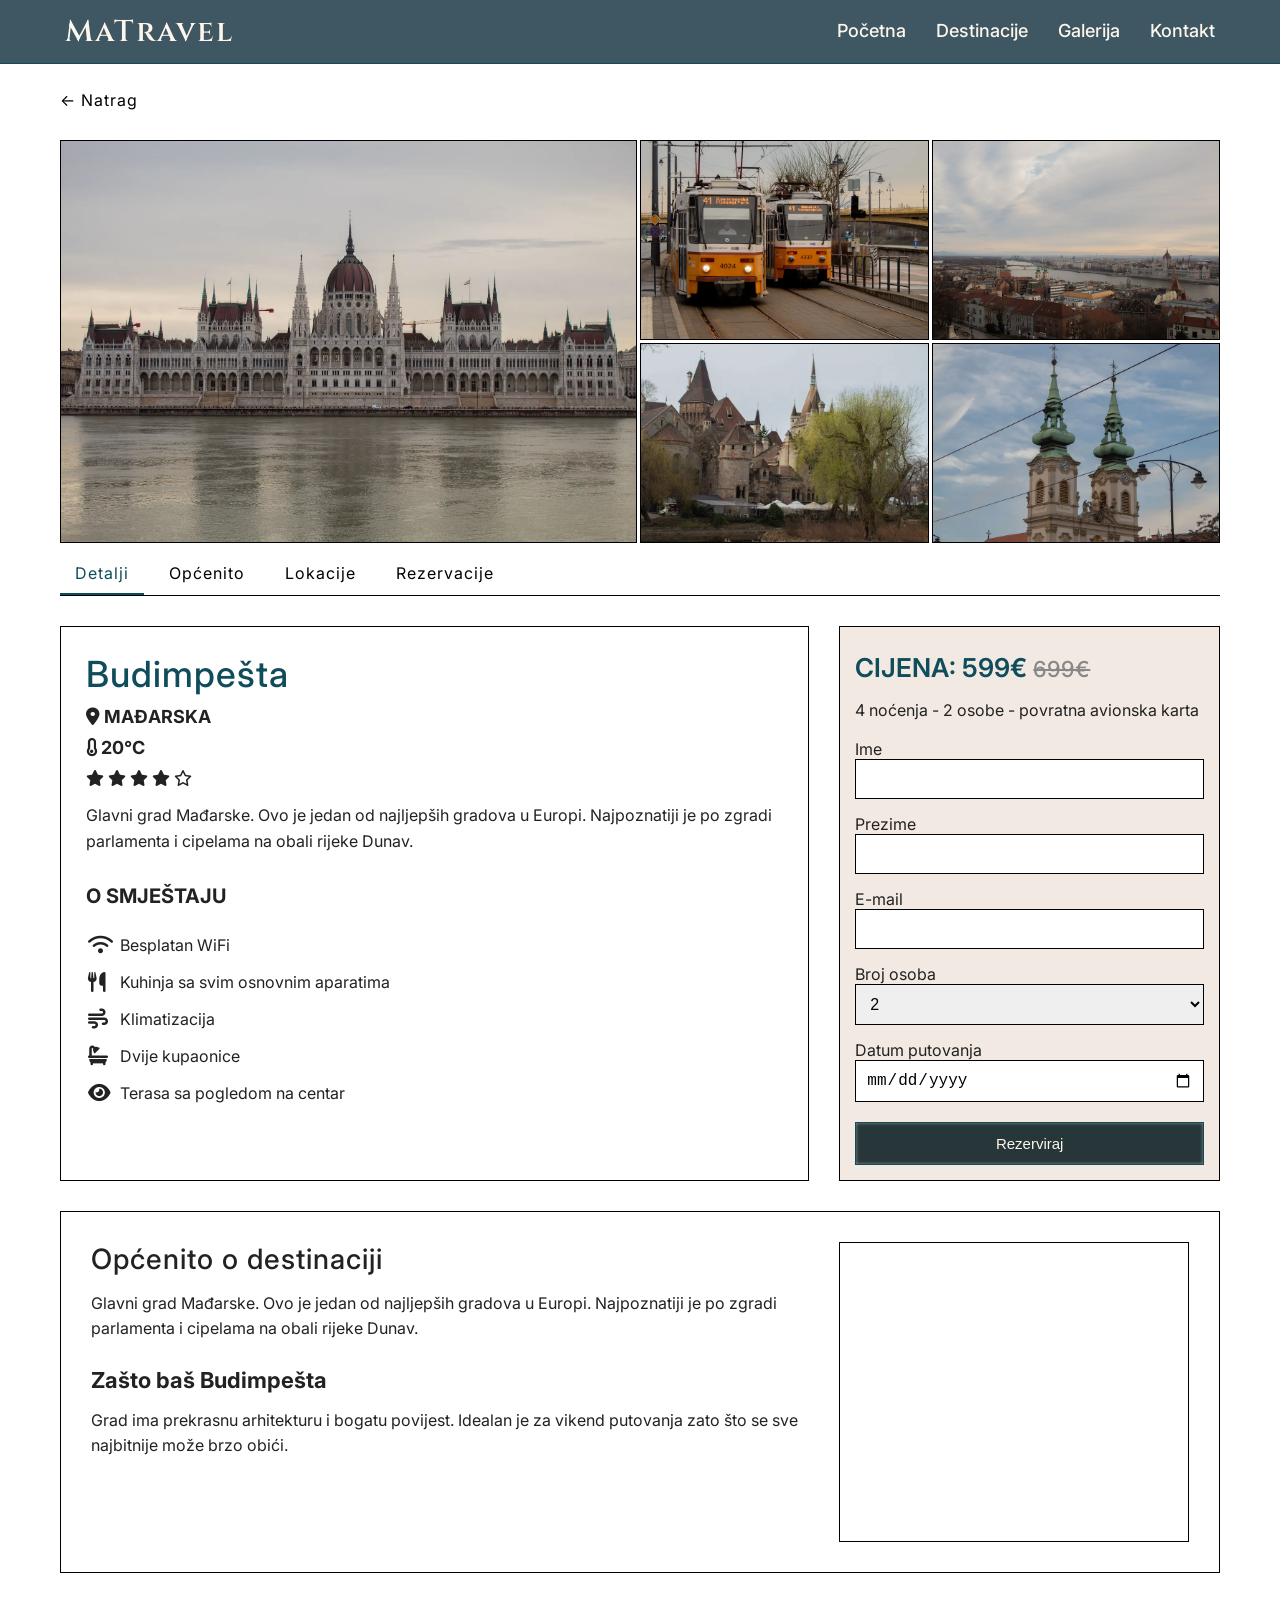
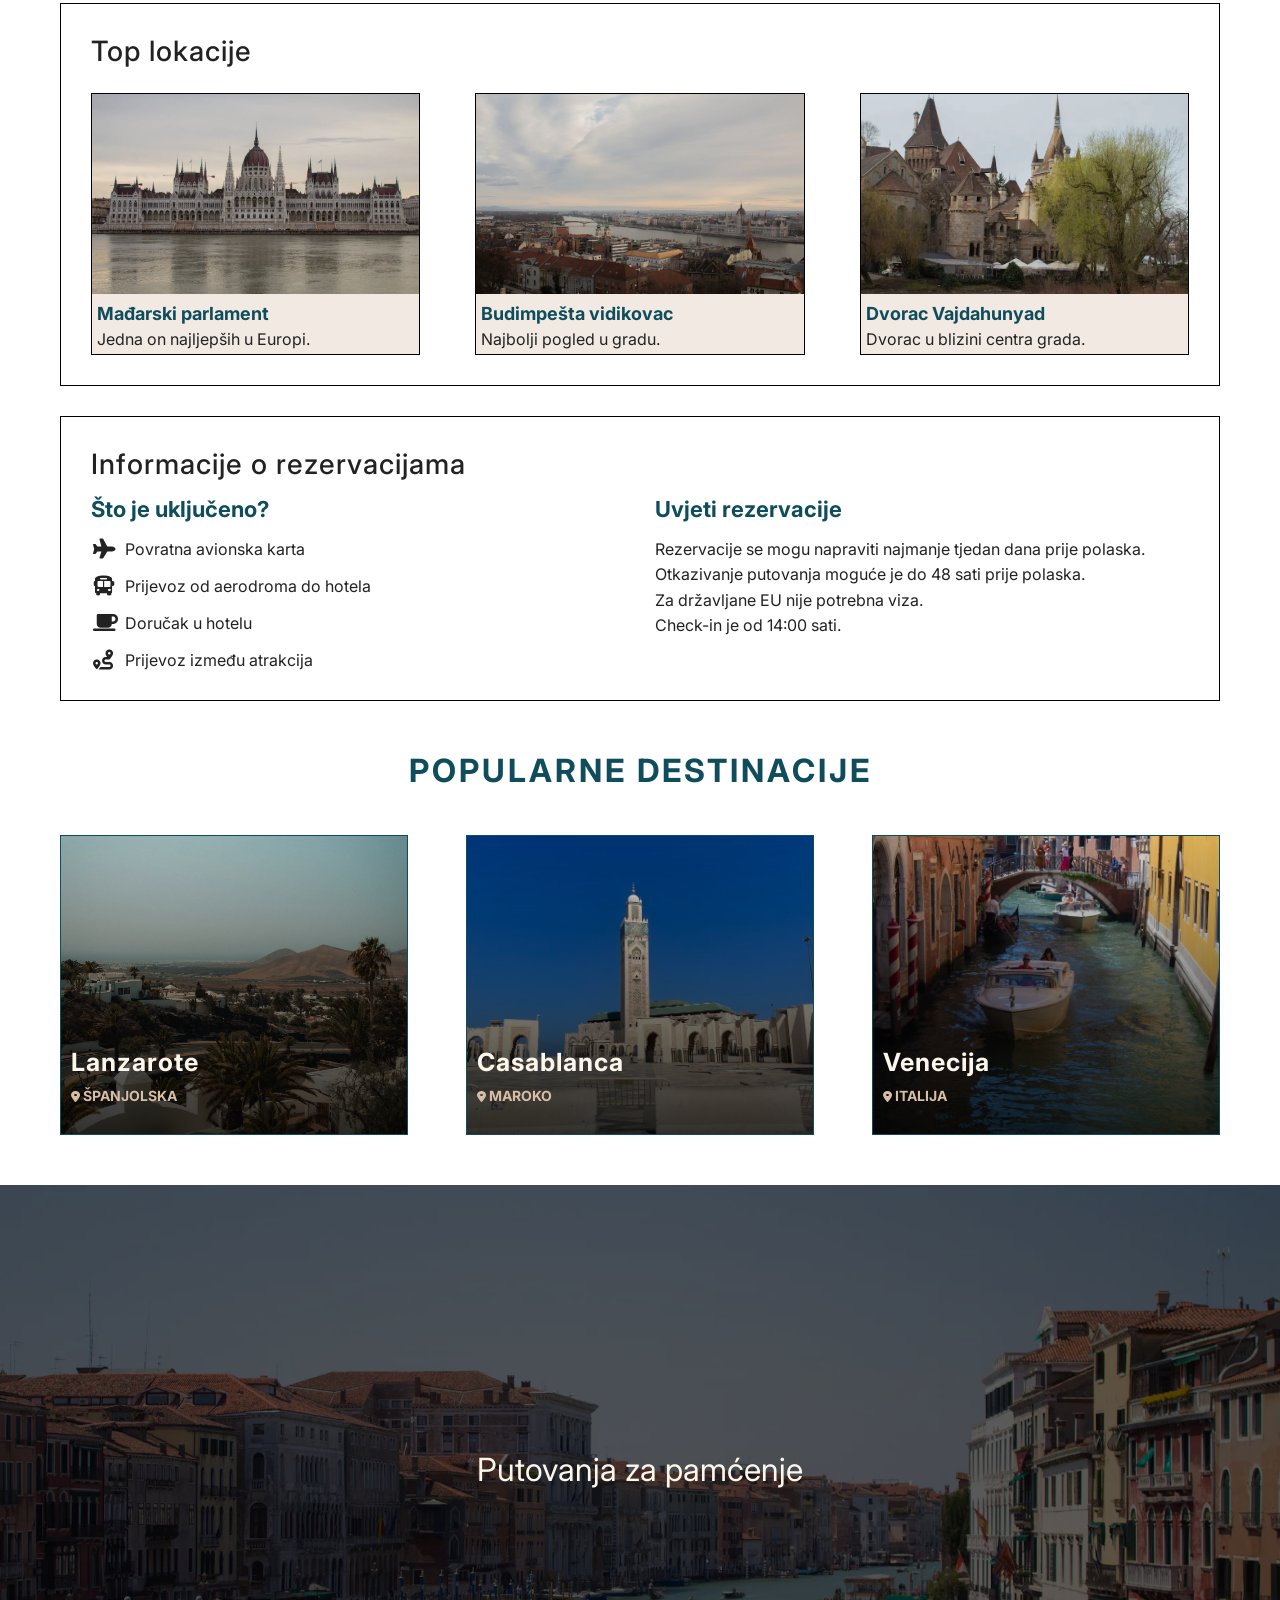
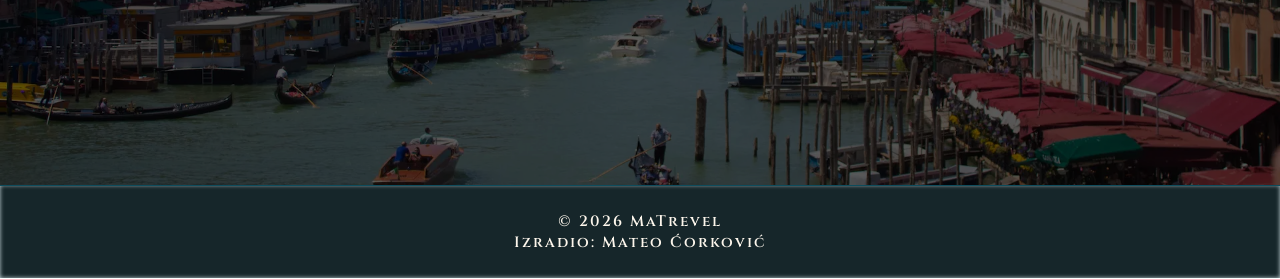
==== commit e262d98a: "dsbsbds" ====
--- a/budimpesta.html
+++ b/budimpesta.html
@@ -4,6 +4,7 @@
     <meta charset="UTF-8">
     <meta name="viewport" content="width=device-width, initial-scale=1.0">
     <title>MaTrevel - Budimpesta</title>
+     <meta name="description" content="MaTravel je web stranica napravljena za izradu završnog rada. Smisao stranice je da predstavlja agenciju za putovanja kako bih pomoću različitih verzija pokazao optimizaciju stranice.">
     <link rel="stylesheet" href="izgled.css">
     <link href="https://fonts.googleapis.com/css2?family=Cinzel:wght@400;600;700&display=swap" rel="stylesheet">
     <link href="https://fonts.googleapis.com/css2?family=Inter:wght@300;400;500;600&display=swap" rel="stylesheet">
@@ -84,14 +85,14 @@
                 <h2 class="cijena">Cijena: 599€ <span class="prekrizeno">699€</span></h2>
                 <p>4 noćenja - 2 osobe - povratna avionska karta</p>
                 <form class="formarezervacije">
-                    <label>Ime</label>
-                    <input type="text" name="ime">
-                    <label>Prezime</label>
-                    <input type="text" name="prezime">
-                    <label>E-mail</label>
-                    <input type="email" name="email">
-                    <label>Broj osoba</label>
-                    <select>
+                    <label for="ime">Ime</label>
+                    <input type="text" id="ime" name="ime">
+                    <label for="prezime">Prezime</label>
+                    <input type="text" id="prezime" name="prezime">
+                    <label for="email">E-mail</label>
+                    <input type="email" id="email" name="email">
+                    <label for="osobe">Broj osoba</label>
+                    <select id="osobe">
                         <option>1</option>
                         <option selected>2</option>
                         <option>3</option>
@@ -99,8 +100,8 @@
                         <option>5</option>
                         <option>6</option>
                     </select>
-                    <label>Datum putovanja</label>
-                    <input type="date">
+                    <label for="datum">Datum putovanja</label>
+                    <input type="date" id="datum">
                     <button type="submit">Rezerviraj</button>
                 </form>
             </div>
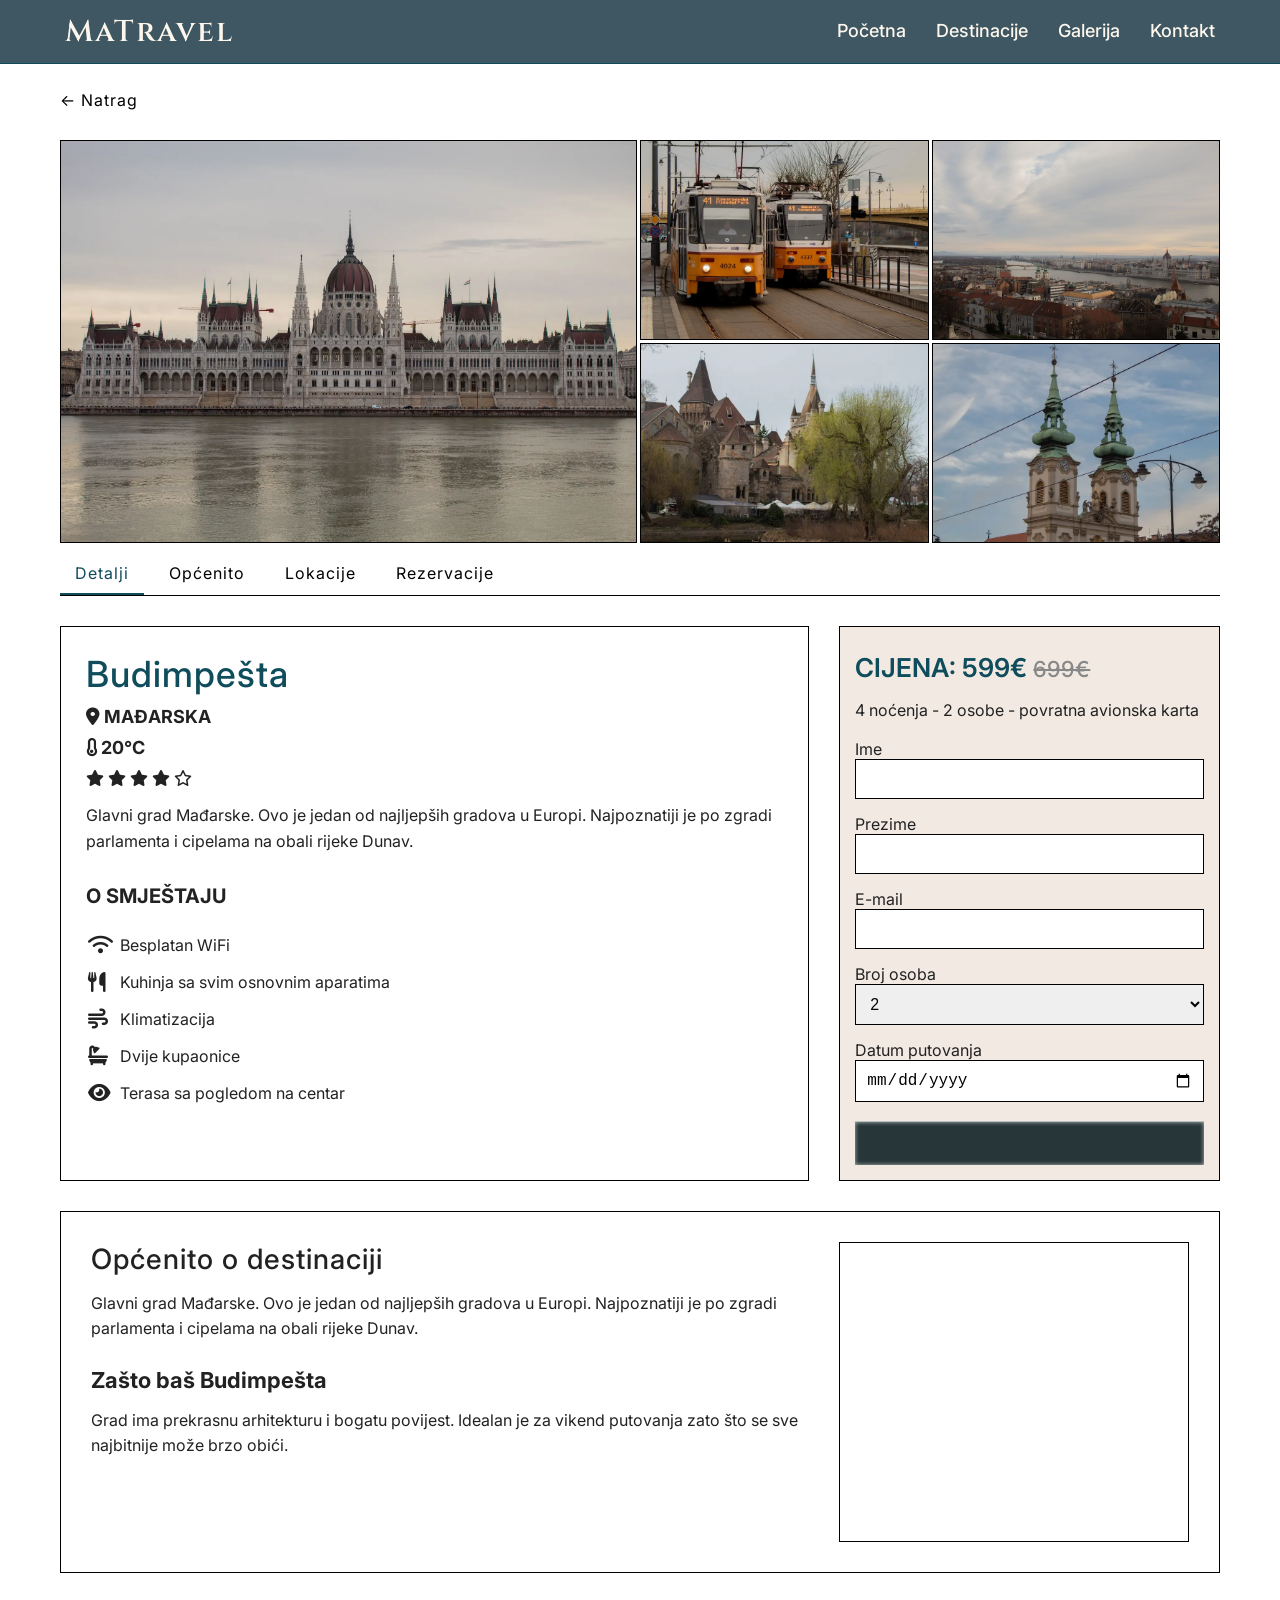
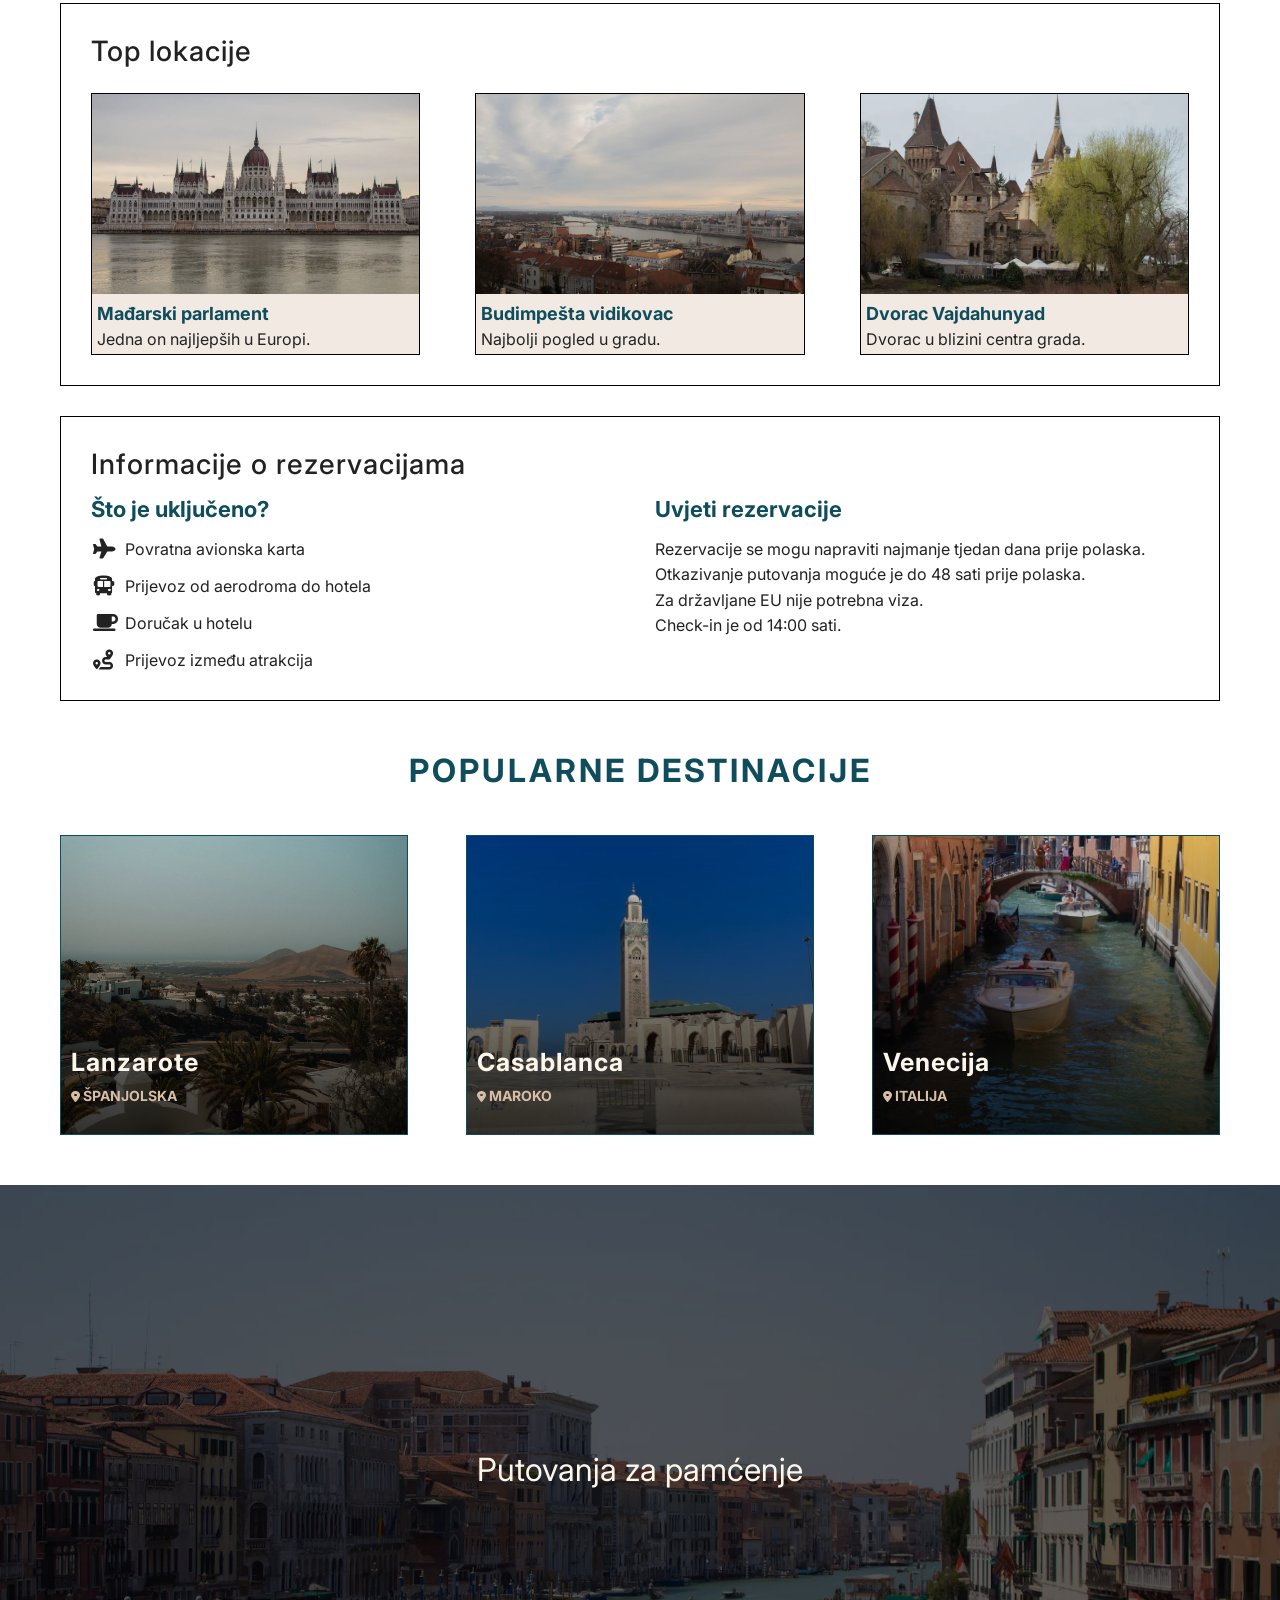
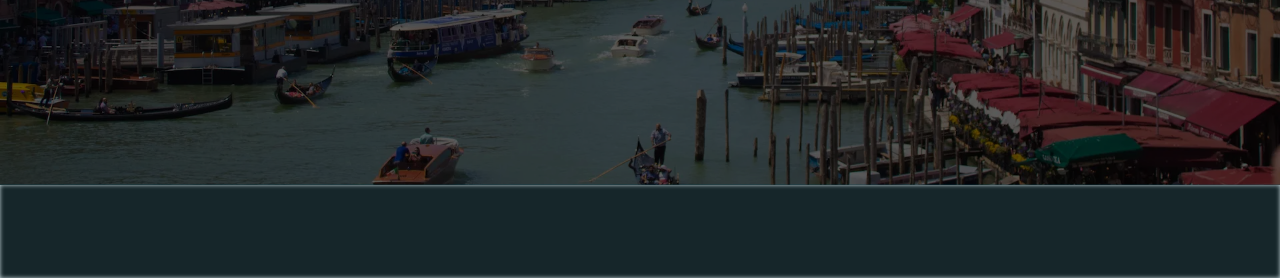
==== commit 0eb23991: "fcbcvbcfbcv" ====
--- a/budimpesta.html
+++ b/budimpesta.html
@@ -93,12 +93,12 @@
                     <input type="email" id="email" name="email">
                     <label for="osobe">Broj osoba</label>
                     <select id="osobe">
-                        <option>1</option>
-                        <option selected>2</option>
-                        <option>3</option>
-                        <option>4</option>
-                        <option>5</option>
-                        <option>6</option>
+                       <option value="1">1</option>
+                        <option value="2" selected>2</option>
+                        <option value="3">3</option>
+                        <option value="4">4</option>
+                        <option value="5">5</option>
+                        <option value="6">6</option>
                     </select>
                     <label for="datum">Datum putovanja</label>
                     <input type="date" id="datum">
